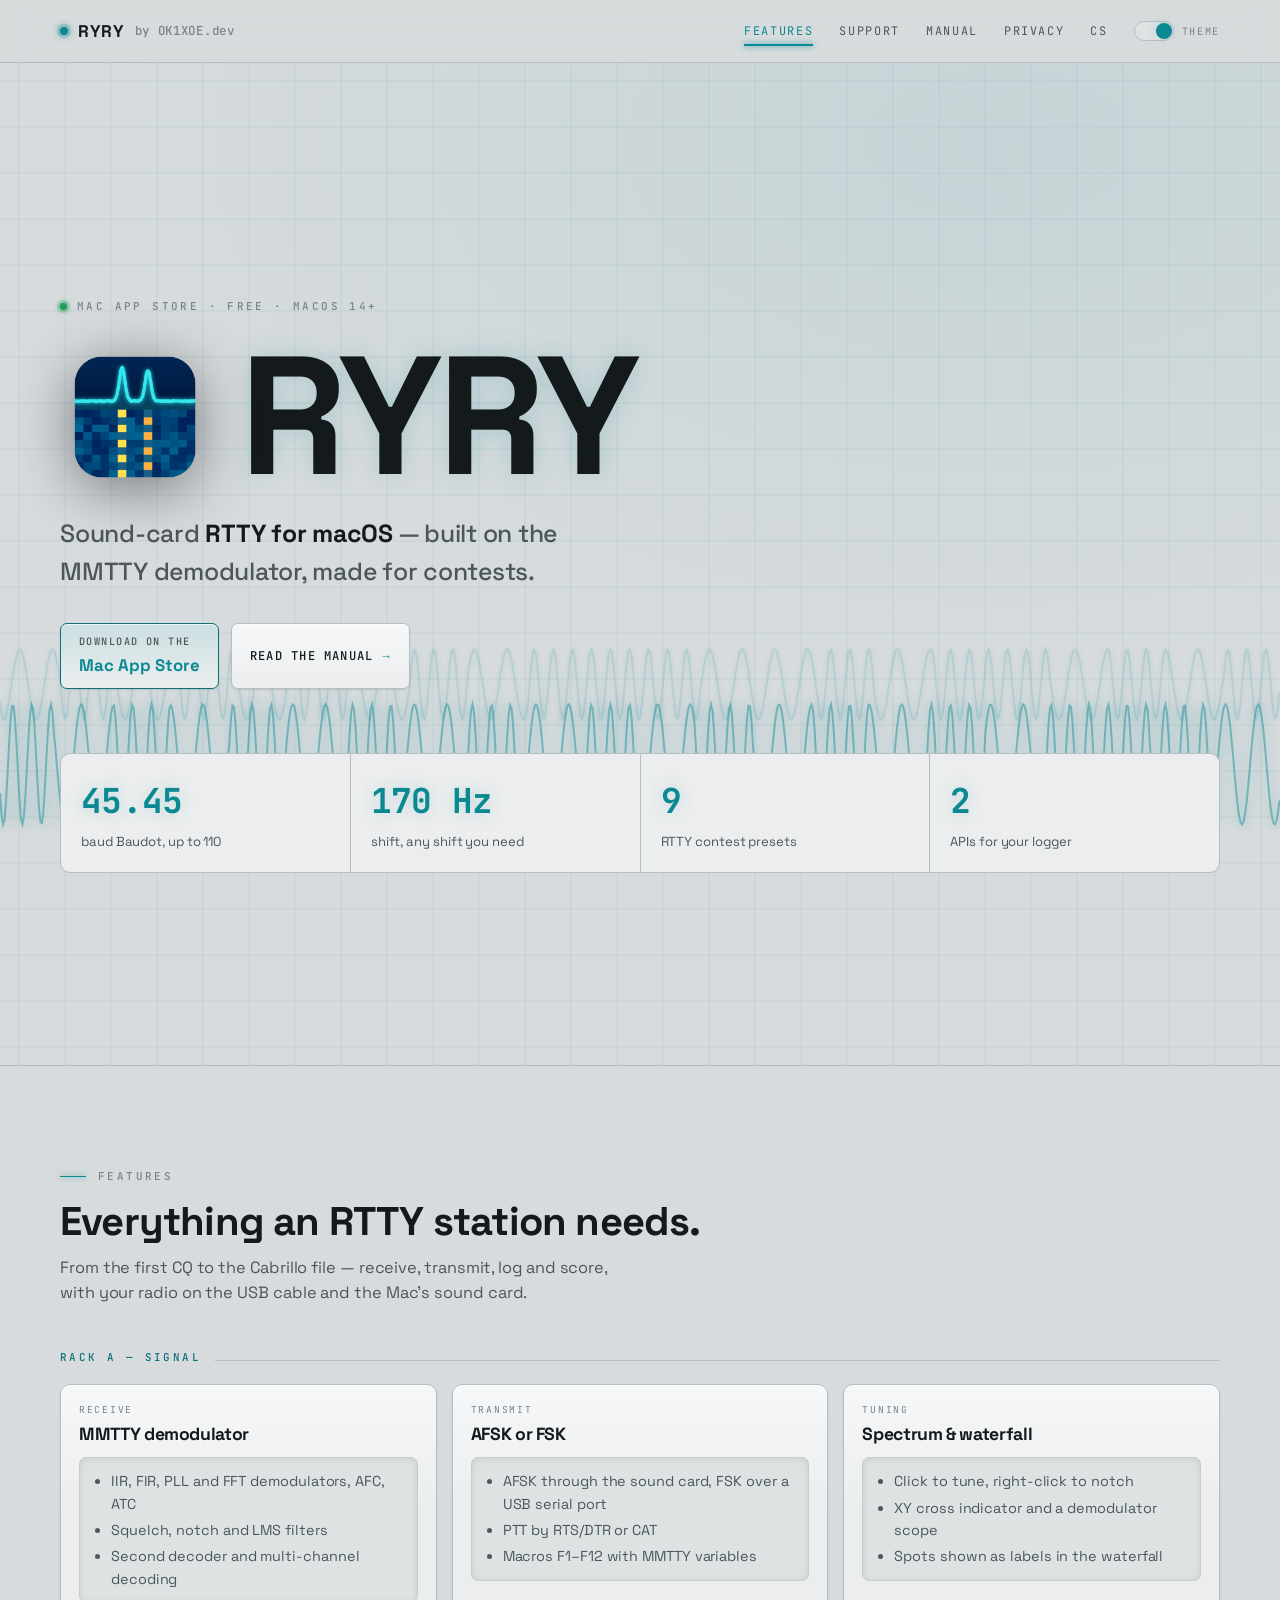
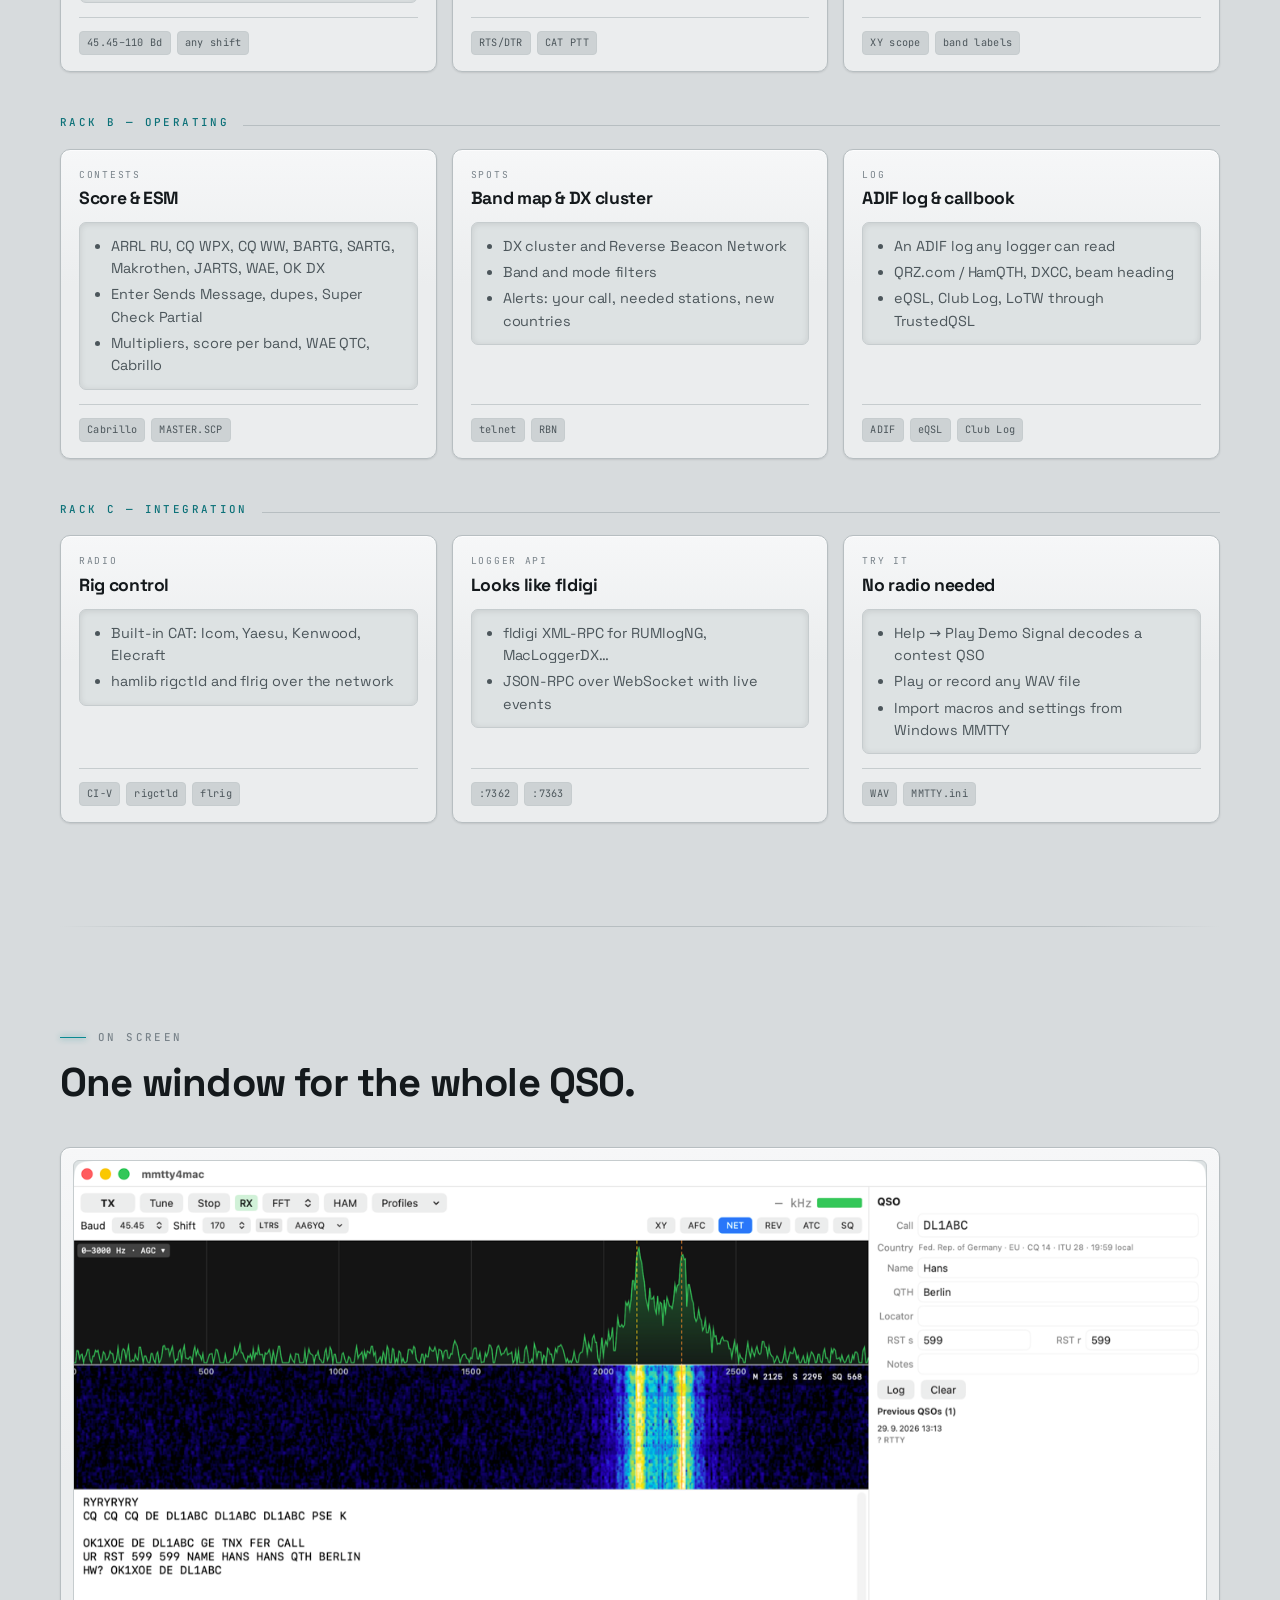
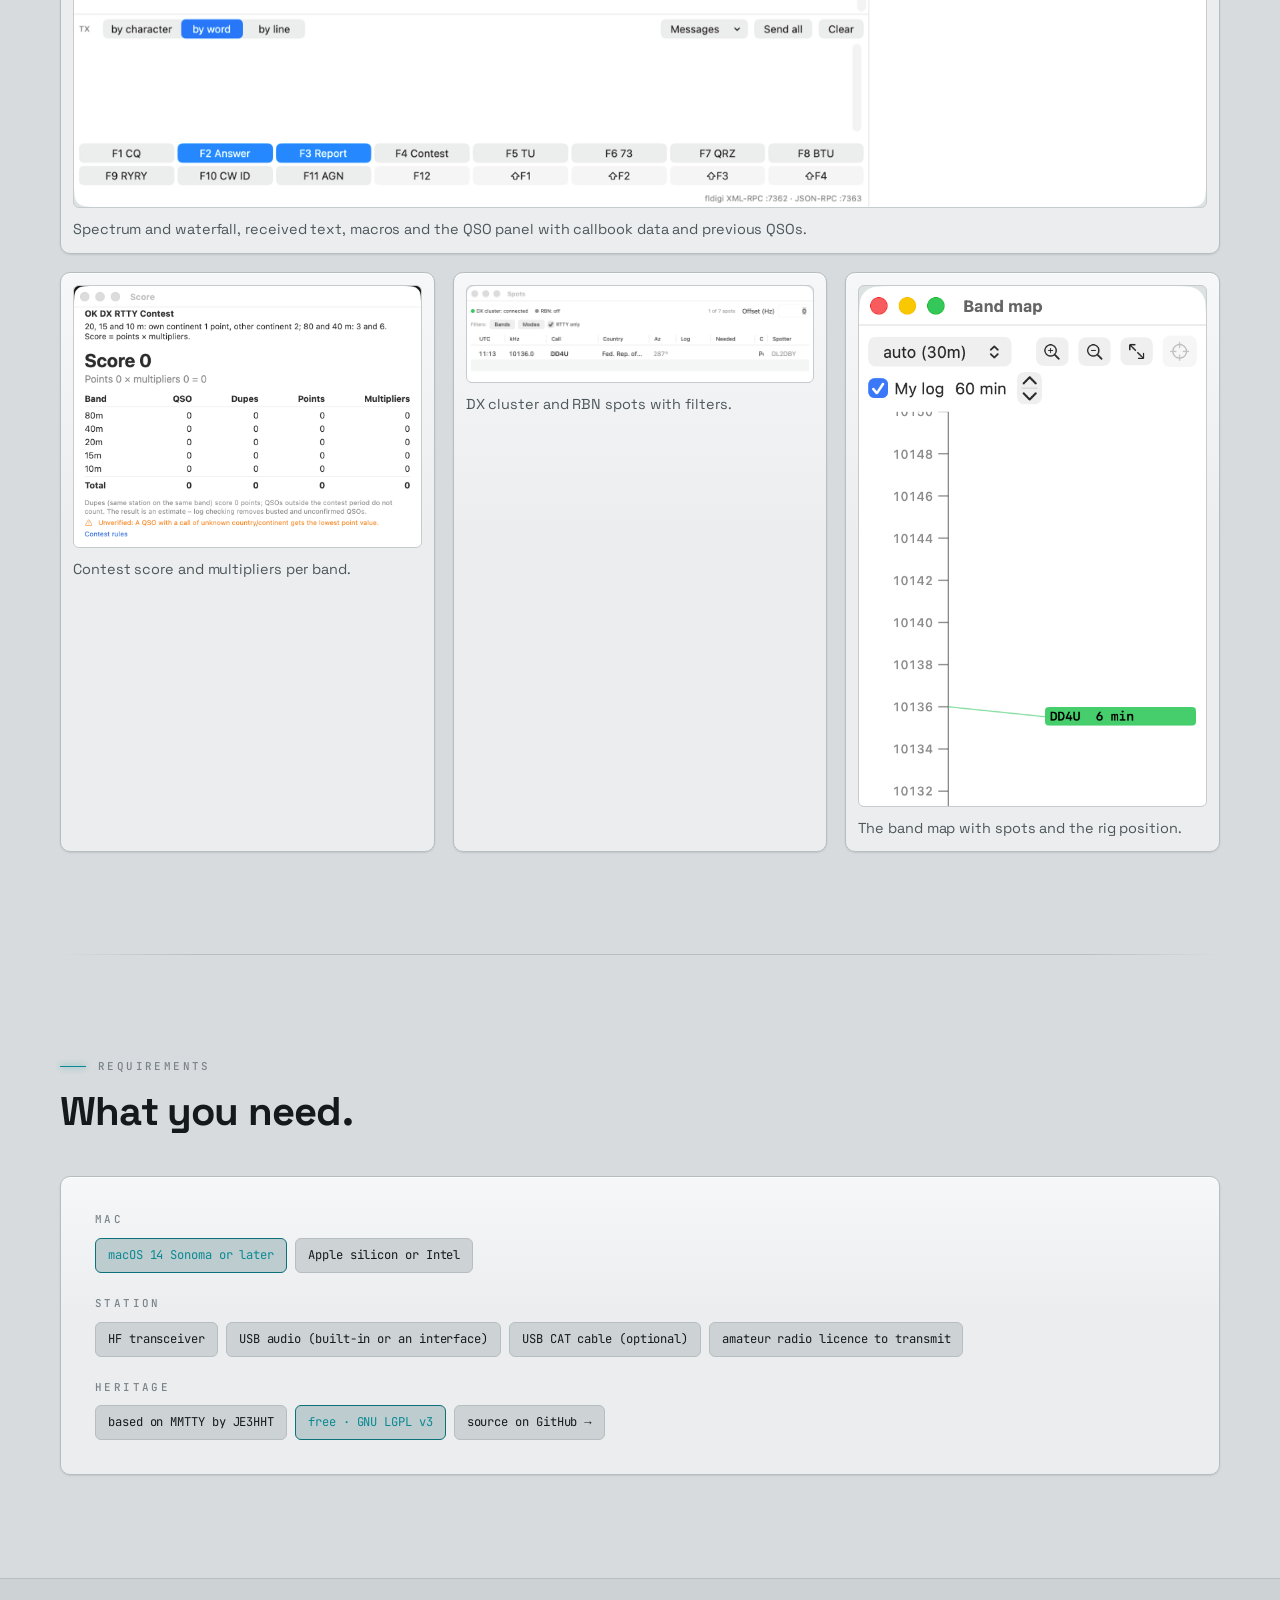
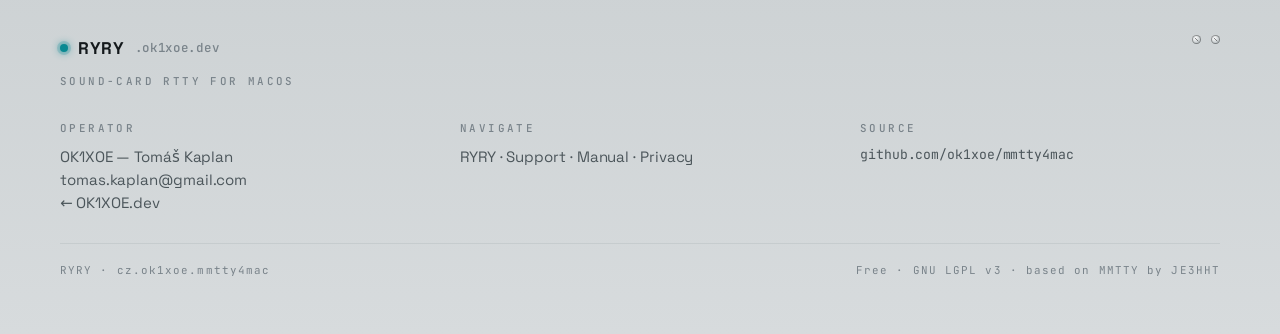
==== site/index.html @ 4e5fe65e "Product website for ryry.ok1xoe.dev in the OK1XOE.dev instrument design Landing (hero with the FSK o" ====
<!doctype html>
<html lang="en">
<head>
<meta charset="utf-8">
<meta name="viewport" content="width=device-width, initial-scale=1">
<title>RYRY — sound-card RTTY for macOS</title>
<meta name="description" content="RYRY decodes and sends RTTY with your Mac's sound card: MMTTY's demodulator, contest scoring, band map, DX cluster and an fldigi-compatible API. Free on the Mac App Store.">
<meta name="theme-color" content="#0A0C0E">
<link rel="icon" href="img/icon-64.png">
<link rel="alternate" hreflang="cs" href="https://ryry.ok1xoe.dev/cs/">
<link rel="stylesheet" href="css/site.css">
<link rel="stylesheet" href="css/ryry.css">
</head>
<body data-page="index" data-lang="en" data-root=".">
<div id="site-head"></div>

<section class="hero">
  <canvas id="scope" aria-hidden="true"></canvas>
  <div class="shell">
    <div class="kick"><span class="led" aria-hidden="true"></span><span class="silk">Mac App Store · Free · macOS 14+</span></div>
    <div class="brand">
      <img src="img/icon-512.png" alt="RYRY app icon" width="150" height="150">
      <h1 class="wordmark">RYRY</h1>
    </div>
    <p class="claim">Sound-card <b>RTTY for macOS</b> — built on the MMTTY demodulator, made for contests.</p>
    <div class="ctas">
      <!-- replace #appstore with https://apps.apple.com/app/id<number> once the app is approved (site/README.md) -->
      <a class="btn btn-accent btn-store" href="#appstore" id="appstore"><span class="small">Download on the</span><span class="big">Mac App Store</span></a>
      <a class="btn" href="manual/en/index.html">Read the manual <span class="arw" aria-hidden="true">→</span></a>
    </div>
    <div class="readout">
      <div class="cell"><div class="n">45.45</div><div class="k">baud Baudot, up to 110</div></div>
      <div class="cell"><div class="n">170 Hz</div><div class="k">shift, any shift you need</div></div>
      <div class="cell"><div class="n">9</div><div class="k">RTTY contest presets</div></div>
      <div class="cell"><div class="n">2</div><div class="k">APIs for your logger</div></div>
    </div>
  </div>
</section>

<section id="features">
  <div class="shell">
    <div class="sec-head">
      <div class="eyebrow"><span class="silk">Features</span></div>
      <h2>Everything an RTTY station needs.</h2>
      <p class="sub">From the first CQ to the Cabrillo file — receive, transmit, log and score, with your radio on the USB cable and the Mac's sound card.</p>
    </div>
    <div class="rack-label"><span class="silk silk-sig">Rack A — Signal</span><span class="ln"></span></div>
    <div class="rack">
      <div class="module static"><div><div class="cat">Receive</div><div class="head"><h3>MMTTY demodulator</h3></div></div>
        <div class="screen"><ul><li>IIR, FIR, PLL and FFT demodulators, AFC, ATC</li><li>Squelch, notch and LMS filters</li><li>Second decoder and multi-channel decoding</li></ul></div>
        <div class="foot"><span class="connectors"><span class="conn">45.45–110 Bd</span><span class="conn">any shift</span></span></div></div>
      <div class="module static"><div><div class="cat">Transmit</div><div class="head"><h3>AFSK or FSK</h3></div></div>
        <div class="screen"><ul><li>AFSK through the sound card, FSK over a USB serial port</li><li>PTT by RTS/DTR or CAT</li><li>Macros F1–F12 with MMTTY variables</li></ul></div>
        <div class="foot"><span class="connectors"><span class="conn">RTS/DTR</span><span class="conn">CAT PTT</span></span></div></div>
      <div class="module static"><div><div class="cat">Tuning</div><div class="head"><h3>Spectrum &amp; waterfall</h3></div></div>
        <div class="screen"><ul><li>Click to tune, right-click to notch</li><li>XY cross indicator and a demodulator scope</li><li>Spots shown as labels in the waterfall</li></ul></div>
        <div class="foot"><span class="connectors"><span class="conn">XY scope</span><span class="conn">band labels</span></span></div></div>
    </div>
    <div class="rack-label"><span class="silk silk-sig">Rack B — Operating</span><span class="ln"></span></div>
    <div class="rack">
      <div class="module static"><div><div class="cat">Contests</div><div class="head"><h3>Score &amp; ESM</h3></div></div>
        <div class="screen"><ul><li>ARRL RU, CQ WPX, CQ WW, BARTG, SARTG, Makrothen, JARTS, WAE, OK DX</li><li>Enter Sends Message, dupes, Super Check Partial</li><li>Multipliers, score per band, WAE QTC, Cabrillo</li></ul></div>
        <div class="foot"><span class="connectors"><span class="conn">Cabrillo</span><span class="conn">MASTER.SCP</span></span></div></div>
      <div class="module static"><div><div class="cat">Spots</div><div class="head"><h3>Band map &amp; DX cluster</h3></div></div>
        <div class="screen"><ul><li>DX cluster and Reverse Beacon Network</li><li>Band and mode filters</li><li>Alerts: your call, needed stations, new countries</li></ul></div>
        <div class="foot"><span class="connectors"><span class="conn">telnet</span><span class="conn">RBN</span></span></div></div>
      <div class="module static"><div><div class="cat">Log</div><div class="head"><h3>ADIF log &amp; callbook</h3></div></div>
        <div class="screen"><ul><li>An ADIF log any logger can read</li><li>QRZ.com / HamQTH, DXCC, beam heading</li><li>eQSL, Club Log, LoTW through TrustedQSL</li></ul></div>
        <div class="foot"><span class="connectors"><span class="conn">ADIF</span><span class="conn">eQSL</span><span class="conn">Club Log</span></span></div></div>
    </div>
    <div class="rack-label"><span class="silk silk-sig">Rack C — Integration</span><span class="ln"></span></div>
    <div class="rack">
      <div class="module static"><div><div class="cat">Radio</div><div class="head"><h3>Rig control</h3></div></div>
        <div class="screen"><ul><li>Built-in CAT: Icom, Yaesu, Kenwood, Elecraft</li><li>hamlib rigctld and flrig over the network</li></ul></div>
        <div class="foot"><span class="connectors"><span class="conn">CI-V</span><span class="conn">rigctld</span><span class="conn">flrig</span></span></div></div>
      <div class="module static"><div><div class="cat">Logger API</div><div class="head"><h3>Looks like fldigi</h3></div></div>
        <div class="screen"><ul><li>fldigi XML-RPC for RUMlogNG, MacLoggerDX…</li><li>JSON-RPC over WebSocket with live events</li></ul></div>
        <div class="foot"><span class="connectors"><span class="conn">:7362</span><span class="conn">:7363</span></span></div></div>
      <div class="module static"><div><div class="cat">Try it</div><div class="head"><h3>No radio needed</h3></div></div>
        <div class="screen"><ul><li>Help → Play Demo Signal decodes a contest QSO</li><li>Play or record any WAV file</li><li>Import macros and settings from Windows MMTTY</li></ul></div>
        <div class="foot"><span class="connectors"><span class="conn">WAV</span><span class="conn">MMTTY.ini</span></span></div></div>
    </div>
  </div>
</section>

<div class="shell"><hr class="divider"></div>

<section id="screens">
  <div class="shell">
    <div class="sec-head">
      <div class="eyebrow"><span class="silk">On screen</span></div>
      <h2>One window for the whole QSO.</h2>
    </div>
    <div class="screens">
      <figure class="faceplate shot"><img src="manual/img/en-main.png" alt="RYRY main window: spectrum, waterfall, received text, macros and the QSO panel" loading="lazy">
        <figcaption>Spectrum and waterfall, received text, macros and the QSO panel with callbook data and previous QSOs.</figcaption></figure>
      <div class="row3">
        <figure class="faceplate shot"><img src="manual/img/en-score.png" alt="Contest score window" loading="lazy"><figcaption>Contest score and multipliers per band.</figcaption></figure>
        <figure class="faceplate shot"><img src="manual/img/en-spots.png" alt="DX cluster spots window" loading="lazy"><figcaption>DX cluster and RBN spots with filters.</figcaption></figure>
        <figure class="faceplate shot"><img src="manual/img/en-bandmap.png" alt="Band map window" loading="lazy"><figcaption>The band map with spots and the rig position.</figcaption></figure>
      </div>
    </div>
  </div>
</section>

<div class="shell"><hr class="divider"></div>

<section id="requirements">
  <div class="shell">
    <div class="sec-head">
      <div class="eyebrow"><span class="silk">Requirements</span></div>
      <h2>What you need.</h2>
    </div>
    <div class="faceplate patchbay">
      <div class="grp"><div class="silk">Mac</div><div class="chips"><span class="chip key">macOS 14 Sonoma or later</span><span class="chip">Apple silicon or Intel</span></div></div>
      <div class="grp"><div class="silk">Station</div><div class="chips"><span class="chip">HF transceiver</span><span class="chip">USB audio (built-in or an interface)</span><span class="chip">USB CAT cable (optional)</span><span class="chip">amateur radio licence to transmit</span></div></div>
      <div class="grp"><div class="silk">Heritage</div><div class="chips"><span class="chip">based on MMTTY by JE3HHT</span><span class="chip key">free · GNU LGPL v3</span><a class="chip" href="https://github.com/ok1xoe/mmtty4mac">source on GitHub →</a></div></div>
    </div>
  </div>
</section>

<div id="site-foot"></div>
<script src="js/site.js"></script>
</body>
</html>
---- site/css/site.css ----
/* ============================================================
   OK1XOE.dev — "instrument" design system
   Signal / hardware faceplate aesthetic. Dark default + light.
   ============================================================ */

/* ── Fonts (self-hosted, OFL) ── */
@font-face { font-family: "Space Grotesk"; font-style: normal; font-weight: 400;
  font-display: swap; src: url("../assets/fonts/space-grotesk-400.woff2") format("woff2"); }
@font-face { font-family: "Space Grotesk"; font-style: normal; font-weight: 500;
  font-display: swap; src: url("../assets/fonts/space-grotesk-500.woff2") format("woff2"); }
@font-face { font-family: "Space Grotesk"; font-style: normal; font-weight: 700;
  font-display: swap; src: url("../assets/fonts/space-grotesk-700.woff2") format("woff2"); }
@font-face { font-family: "JetBrains Mono"; font-style: normal; font-weight: 400;
  font-display: swap; src: url("../assets/fonts/jetbrains-mono-400.woff2") format("woff2"); }
@font-face { font-family: "JetBrains Mono"; font-style: normal; font-weight: 500;
  font-display: swap; src: url("../assets/fonts/jetbrains-mono-500.woff2") format("woff2"); }
@font-face { font-family: "JetBrains Mono"; font-style: normal; font-weight: 700;
  font-display: swap; src: url("../assets/fonts/jetbrains-mono-700.woff2") format("woff2"); }

/* ── Tokens ── */
:root {
  --bg:        #0A0C0E;
  --bg-2:      #0D1013;
  --panel:     #14181C;   /* faceplate */
  --panel-hi:  #191E23;   /* faceplate top light */
  --screen:    #0B0E10;   /* inset display */
  --line:      #262D33;
  --line-soft: #1B2126;

  --text:      #E7EBED;
  --muted:     #8B959B;
  --faint:     #5B656B;

  --signal:    #34E2E8;   /* electric cyan — the brand signal */
  --signal-dim:#188A90;
  --signal-glow: rgba(52,226,232,.28);

  --led-live:  #43D67F;
  --led-mvp:   #E0A64B;
  --led-dev:   #6C767C;

  --graticule: rgba(52,226,232,.055);
  --bevel-top: rgba(255,255,255,.05);
  --bevel-in:  rgba(0,0,0,.45);
  --screw:     radial-gradient(circle at 38% 34%, #3a4249, #14181c 68%);

  --mono: "JetBrains Mono", ui-monospace, "SF Mono", Menlo, monospace;
  --sans: "Space Grotesk", system-ui, -apple-system, "Segoe UI", Roboto, sans-serif;

  --shell: min(1160px, 92vw);
  --r: 10px;
}

@media (prefers-color-scheme: light) {
  :root {
    --bg:        #D7DBDD;   /* brushed aluminium */
    --bg-2:      #CDD2D4;
    --panel:     #EBEDEE;
    --panel-hi:  #F6F7F8;
    --screen:    #DDE2E3;
    --line:      #B7BEC1;
    --line-soft: #C6CCCE;

    --text:      #14191C;
    --muted:     #4C565B;
    --faint:     #79838A;

    --signal:    #0A8992;
    --signal-dim:#0C7178;
    --signal-glow: rgba(10,137,146,.20);

    --led-live:  #1E9E5A;
    --led-mvp:   #B4791E;
    --led-dev:   #8A949A;

    --graticule: rgba(10,137,146,.08);
    --bevel-top: rgba(255,255,255,.7);
    --bevel-in:  rgba(0,0,0,.10);
    --screw:     radial-gradient(circle at 38% 34%, #ffffff, #b9c0c3 70%);
  }
}
/* explicit toggle wins over system pref */
:root[data-theme="dark"] {
  --bg:#0A0C0E; --bg-2:#0D1013; --panel:#14181C; --panel-hi:#191E23; --screen:#0B0E10;
  --line:#262D33; --line-soft:#1B2126; --text:#E7EBED; --muted:#8B959B; --faint:#5B656B;
  --signal:#34E2E8; --signal-dim:#188A90; --signal-glow:rgba(52,226,232,.28);
  --led-live:#43D67F; --led-mvp:#E0A64B; --led-dev:#6C767C;
  --graticule:rgba(52,226,232,.055); --bevel-top:rgba(255,255,255,.05); --bevel-in:rgba(0,0,0,.45);
  --screw:radial-gradient(circle at 38% 34%, #3a4249, #14181c 68%);
}
:root[data-theme="light"] {
  --bg:#D7DBDD; --bg-2:#CDD2D4; --panel:#EBEDEE; --panel-hi:#F6F7F8; --screen:#DDE2E3;
  --line:#B7BEC1; --line-soft:#C6CCCE; --text:#14191C; --muted:#4C565B; --faint:#79838A;
  --signal:#0A8992; --signal-dim:#0C7178; --signal-glow:rgba(10,137,146,.20);
  --led-live:#1E9E5A; --led-mvp:#B4791E; --led-dev:#8A949A;
  --graticule:rgba(10,137,146,.08); --bevel-top:rgba(255,255,255,.7); --bevel-in:rgba(0,0,0,.10);
  --screw:radial-gradient(circle at 38% 34%, #ffffff, #b9c0c3 70%);
}

/* ── Base ── */
* { box-sizing: border-box; }
html { -webkit-text-size-adjust: 100%; }
body {
  margin: 0; background: var(--bg); color: var(--text);
  font-family: var(--sans); line-height: 1.55; letter-spacing: -.005em;
  -webkit-font-smoothing: antialiased; text-rendering: optimizeLegibility;
  transition: background .25s ease, color .25s ease;
}
a { color: inherit; text-decoration: none; }
h1,h2,h3,h4 { margin: 0; font-weight: 700; text-wrap: balance; letter-spacing: -.02em; line-height: 1.04; }
p { margin: 0; }
img { max-width: 100%; display: block; }
:focus-visible { outline: 2px solid var(--signal); outline-offset: 3px; border-radius: 3px; }

.shell { width: var(--shell); margin-inline: auto; }

/* Silkscreen labels — the instrument's engraved captions */
.silk {
  font-family: var(--mono); font-size: .68rem; font-weight: 500;
  letter-spacing: .22em; text-transform: uppercase; color: var(--faint);
}
.silk-sig { color: var(--signal-dim); }

/* Faceplate — the recurring physical surface */
.faceplate {
  background:
    linear-gradient(180deg, var(--panel-hi), var(--panel) 46%);
  border: 1px solid var(--line);
  border-radius: var(--r);
  box-shadow: inset 0 1px 0 var(--bevel-top), 0 1px 2px var(--bevel-in);
}
.screw { width: 9px; height: 9px; border-radius: 50%; background: var(--screw);
  box-shadow: inset 0 0 0 1px rgba(0,0,0,.35); position: relative; }
.screw::after { content:""; position:absolute; inset:2px; border-radius:50%;
  background: linear-gradient(45deg, transparent 44%, rgba(0,0,0,.45) 46%, rgba(0,0,0,.45) 54%, transparent 56%); }

/* ── Header faceplate ── */
.site-head { position: sticky; top: 0; z-index: 40;
  background: color-mix(in srgb, var(--bg) 86%, transparent);
  backdrop-filter: blur(12px) saturate(1.1);
  border-bottom: 1px solid var(--line); }
.site-head .row { display: flex; align-items: center; gap: 22px; height: 62px; }
.wordmark-sm { display: flex; align-items: center; gap: 10px; font-weight: 700;
  font-size: 1.06rem; letter-spacing: .04em; }
.wordmark-sm .pwr { width: 8px; height: 8px; border-radius: 50%; background: var(--signal);
  box-shadow: 0 0 0 3px var(--signal-glow), 0 0 8px var(--signal); }
.wordmark-sm .tld { color: var(--faint); font-family: var(--mono); font-size: .78rem; font-weight: 500; }
.nav { margin-left: auto; display: flex; align-items: center; gap: 26px; }
.nav a { font-family: var(--mono); font-size: .74rem; letter-spacing: .14em; text-transform: uppercase;
  color: var(--muted); transition: color .16s; }
.nav a:hover, .nav a[aria-current="page"] { color: var(--signal); }
.nav a[aria-current="page"] { position: relative; }
.nav a[aria-current="page"]::after { content:""; position:absolute; left:0; right:0; bottom:-6px;
  height:2px; background: var(--signal); box-shadow: 0 0 6px var(--signal); }

/* Theme switch — a physical toggle */
.tsw { display: inline-flex; align-items: center; gap: 8px; cursor: pointer;
  font-family: var(--mono); font-size: .64rem; letter-spacing: .16em; text-transform: uppercase;
  color: var(--faint); background: none; border: 0; padding: 0; }
.tsw .track { width: 40px; height: 20px; border-radius: 20px; background: var(--screen);
  border: 1px solid var(--line); position: relative; transition: border-color .2s; }
.tsw .knob { position: absolute; top: 1px; left: 1px; width: 16px; height: 16px; border-radius: 50%;
  background: var(--signal); box-shadow: 0 0 8px var(--signal-glow); transition: transform .2s ease; }
:root[data-theme="light"] .tsw .knob, .tsw[data-mode="light"] .knob { transform: translateX(20px); }
.tsw:hover .track { border-color: var(--signal-dim); }

.menu-btn { display: none; }

@media (max-width: 760px) {
  .nav { position: fixed; inset: 62px 0 auto 0; flex-direction: column; align-items: flex-start;
    gap: 0; background: var(--bg); border-bottom: 1px solid var(--line); padding: 8px 4vw 16px;
    transform: translateY(-120%); transition: transform .25s ease; margin: 0; }
  .nav[data-open="true"] { transform: translateY(0); }
  .nav a { padding: 13px 0; font-size: .82rem; width: 100%; border-bottom: 1px solid var(--line-soft); }
  .nav .tsw { padding-top: 14px; }
  .menu-btn { display: inline-flex; margin-left: auto; background: none; border: 0; cursor: pointer;
    color: var(--text); font-family: var(--mono); font-size: .72rem; letter-spacing: .14em;
    text-transform: uppercase; align-items: center; gap: 8px; }
}

/* ── Buttons ── */
.btn { display: inline-flex; align-items: center; gap: 9px; font-family: var(--mono);
  font-size: .76rem; font-weight: 500; letter-spacing: .1em; text-transform: uppercase;
  padding: 12px 18px; border-radius: 7px; border: 1px solid var(--line);
  background: linear-gradient(180deg, var(--panel-hi), var(--panel));
  box-shadow: inset 0 1px 0 var(--bevel-top), 0 1px 2px var(--bevel-in);
  color: var(--text); cursor: pointer; transition: transform .12s, border-color .16s, box-shadow .12s; }
.btn:hover { border-color: var(--signal-dim); transform: translateY(-1px); }
.btn:active { transform: translateY(1px); box-shadow: inset 0 2px 4px var(--bevel-in); }
.btn .arw { color: var(--signal); }
.btn-accent { border-color: var(--signal-dim); color: var(--signal);
  background: linear-gradient(180deg, color-mix(in srgb, var(--signal) 14%, var(--panel)), var(--panel)); }
.btn-accent .arw { color: var(--signal); }

/* ── Section scaffolding ── */
section { padding: clamp(56px, 8vw, 104px) 0; }
.sec-head { margin-bottom: clamp(28px, 4vw, 44px); }
.sec-head .eyebrow { display: flex; align-items: center; gap: 12px; margin-bottom: 16px; }
.sec-head .eyebrow::before { content:""; width: 26px; height: 1px; background: var(--signal); box-shadow: 0 0 6px var(--signal); }
.sec-head h2 { font-size: clamp(1.7rem, 3.6vw, 2.5rem); }
.sec-head .sub { color: var(--muted); margin-top: 12px; max-width: 56ch; font-size: 1.02rem; }

.divider { height: 1px; border: 0; margin: 0; background:
  linear-gradient(90deg, transparent, var(--line) 12%, var(--line) 88%, transparent); }

/* ── Hero / oscilloscope ── */
.hero { position: relative; overflow: hidden; border-bottom: 1px solid var(--line);
  background:
    radial-gradient(120% 90% at 78% 8%, color-mix(in srgb, var(--signal) 8%, transparent), transparent 60%),
    var(--bg); }
#scope { position: absolute; inset: 0; width: 100%; height: 100%; z-index: 0; opacity: .9; }
.hero .shell { position: relative; z-index: 2; padding: clamp(62px, 11vw, 128px) 0 clamp(44px, 7vw, 92px); }
.hero .kick { display: inline-flex; align-items: center; gap: 10px; margin-bottom: 26px; }
.hero .kick .led { width: 7px; height: 7px; border-radius: 50%; background: var(--led-live);
  box-shadow: 0 0 0 3px color-mix(in srgb, var(--led-live) 22%, transparent), 0 0 6px var(--led-live); }
.wordmark { font-weight: 700; line-height: .9; letter-spacing: -.03em;
  font-size: clamp(3.6rem, 15vw, 10.5rem);
  color: var(--text);
  text-shadow: 0 0 26px var(--signal-glow); }
.wordmark .call { position: relative; }
.claim { max-width: 30ch; margin-top: 22px; font-size: clamp(1.12rem, 2.5vw, 1.55rem);
  color: var(--muted); font-weight: 500; letter-spacing: -.01em; }
.claim b { color: var(--text); font-weight: 700; }
.hero .ctas { display: flex; flex-wrap: wrap; gap: 12px; margin-top: 32px; }

/* Readout strip — instrument meters */
.readout { display: grid; grid-template-columns: repeat(4, 1fr); gap: 1px; margin-top: clamp(40px, 6vw, 64px);
  background: var(--line); border: 1px solid var(--line); border-radius: var(--r); overflow: hidden; }
.readout .cell { background: var(--panel); padding: 20px 20px; }
.readout .n { font-family: var(--mono); font-weight: 700; font-size: clamp(1.5rem, 4vw, 2.15rem);
  color: var(--signal); font-variant-numeric: tabular-nums; letter-spacing: -.02em;
  text-shadow: 0 0 16px var(--signal-glow); }
.readout .k { margin-top: 4px; color: var(--muted); font-size: .82rem; }
@media (max-width: 640px) { .readout { grid-template-columns: repeat(2, 1fr); } }

/* ── Module rack (projects) ── */
.rack-label { display: flex; align-items: baseline; gap: 14px; margin: clamp(30px,4vw,42px) 0 18px; }
.rack-label .silk { white-space: nowrap; }
.rack-label .ln { flex: 1; height: 1px; background: var(--line); }
.rack { display: grid; grid-template-columns: repeat(auto-fill, minmax(302px, 1fr)); gap: 15px; }

.module { position: relative; display: flex; flex-direction: column; gap: 14px;
  padding: 18px 18px 16px;
  background: linear-gradient(180deg, var(--panel-hi), var(--panel) 44%);
  border: 1px solid var(--line); border-radius: var(--r);
  box-shadow: inset 0 1px 0 var(--bevel-top), 0 1px 2px var(--bevel-in);
  transition: transform .18s, border-color .18s, box-shadow .18s; }
.module:hover { transform: translateY(-3px); border-color: var(--signal-dim);
  box-shadow: inset 0 1px 0 var(--bevel-top), 0 10px 26px rgba(0,0,0,.28); }
.module .head { display: flex; align-items: flex-start; justify-content: space-between; gap: 10px; }
.module h3 { font-size: 1.1rem; letter-spacing: -.02em; }
.module .cat { font-family: var(--mono); font-size: .6rem; letter-spacing: .18em; text-transform: uppercase;
  color: var(--faint); margin-bottom: 7px; }
/* inset screen */
.module .screen { background: var(--screen); border: 1px solid var(--line-soft); border-radius: 7px;
  padding: 12px 13px; color: var(--muted); font-size: .9rem; min-height: 66px;
  box-shadow: inset 0 1px 6px var(--bevel-in); }
.module .foot { display: flex; align-items: center; justify-content: space-between; gap: 10px;
  margin-top: auto; padding-top: 13px; border-top: 1px solid var(--line-soft); }
.connectors { display: flex; flex-wrap: wrap; gap: 6px; }
.conn { font-family: var(--mono); font-size: .64rem; letter-spacing: .03em; color: var(--muted);
  background: var(--bg-2); border: 1px solid var(--line-soft); border-radius: 4px; padding: 3px 7px; }
.open { font-family: var(--mono); font-size: .66rem; letter-spacing: .12em; text-transform: uppercase;
  color: var(--signal); display: inline-flex; align-items: center; gap: 6px; white-space: nowrap; }

/* Status LED */
.led-stat { display: inline-flex; align-items: center; gap: 7px; font-family: var(--mono);
  font-size: .62rem; letter-spacing: .14em; text-transform: uppercase; white-space: nowrap; }
.led-stat .led { width: 8px; height: 8px; border-radius: 50%; }
.led-stat.live { color: var(--led-live); } .led-stat.live .led { background: var(--led-live);
  box-shadow: 0 0 0 3px color-mix(in srgb, var(--led-live) 20%, transparent), 0 0 6px var(--led-live); }
.led-stat.mvp { color: var(--led-mvp); } .led-stat.mvp .led { background: var(--led-mvp);
  box-shadow: 0 0 0 3px color-mix(in srgb, var(--led-mvp) 20%, transparent), 0 0 6px var(--led-mvp); }
.led-stat.dev { color: var(--led-dev); } .led-stat.dev .led { background: var(--led-dev); }

/* ── Patch bay (stack) ── */
.patchbay { padding: clamp(24px,4vw,34px); }
.patchbay .grp + .grp { margin-top: 22px; }
.patchbay .chips { display: flex; flex-wrap: wrap; gap: 8px; margin-top: 10px; }
.chip { font-family: var(--mono); font-size: .76rem; padding: 7px 12px; border-radius: 6px;
  border: 1px solid var(--line); background: var(--bg-2); color: var(--text); }
.chip.key { border-color: var(--signal-dim); color: var(--signal);
  background: color-mix(in srgb, var(--signal) 8%, var(--bg-2)); }

/* ── Endpoints ── */
.endpoints { display: grid; gap: 0; }
.endpoints .row { display: flex; justify-content: space-between; align-items: baseline; gap: 16px;
  padding: 13px 0; border-top: 1px solid var(--line-soft); font-family: var(--mono); font-size: .86rem; }
.endpoints .row:first-child { border-top: 0; }
.endpoints .svc { color: var(--muted); }
.endpoints .host { color: var(--signal); }

/* ── Work: filter (segmented) ── */
.filter { display: inline-flex; padding: 4px; gap: 4px; border-radius: 9px;
  background: var(--bg-2); border: 1px solid var(--line); box-shadow: inset 0 1px 4px var(--bevel-in); }
.filter button { font-family: var(--mono); font-size: .7rem; letter-spacing: .1em; text-transform: uppercase;
  padding: 8px 15px; border-radius: 6px; border: 1px solid transparent; background: none; color: var(--muted);
  cursor: pointer; transition: color .15s, background .15s, border-color .15s; }
.filter button[aria-pressed="true"] { color: var(--signal); border-color: var(--line);
  background: linear-gradient(180deg, var(--panel-hi), var(--panel)); box-shadow: inset 0 1px 0 var(--bevel-top); }
.count { font-family: var(--mono); font-size: .72rem; color: var(--faint); margin-left: 14px; }

/* ── Project detail ── */
.pj-hero { padding: clamp(48px,7vw,84px) 0 0; }
.pj-back { font-family: var(--mono); font-size: .7rem; letter-spacing: .12em; text-transform: uppercase;
  color: var(--muted); display: inline-flex; gap: 7px; align-items: center; margin-bottom: 26px; }
.pj-back:hover { color: var(--signal); }
.pj-hero h1 { font-size: clamp(2.4rem, 6vw, 4.2rem); margin: 12px 0 0; }
.pj-tagline { color: var(--muted); font-size: clamp(1.1rem,2.4vw,1.4rem); margin-top: 16px; max-width: 46ch;
  font-weight: 500; }
.pj-meta { display: flex; flex-wrap: wrap; gap: 12px 22px; align-items: center; margin-top: 26px; }
.pj-body { display: grid; grid-template-columns: 1.35fr .65fr; gap: clamp(28px,5vw,56px);
  align-items: start; padding: clamp(40px,6vw,72px) 0; }
@media (max-width: 820px) { .pj-body { grid-template-columns: 1fr; } }
.pj-body .prose p { color: var(--text); font-size: 1.06rem; margin-bottom: 16px; }
.pj-body .prose p.lead { font-size: 1.18rem; color: var(--text); }
.features { list-style: none; padding: 0; margin: 22px 0 0; display: grid; gap: 12px; }
.features li { position: relative; padding-left: 24px; color: var(--muted); }
.features li::before { content:"▚"; position: absolute; left: 0; top: 0; color: var(--signal);
  font-family: var(--mono); font-size: .8rem; }
.pj-aside { position: sticky; top: 84px; display: grid; gap: 16px; }
.spec { padding: 18px; }
.spec .k { font-family: var(--mono); font-size: .62rem; letter-spacing: .16em; text-transform: uppercase;
  color: var(--faint); }
.spec .v { margin-top: 5px; margin-bottom: 16px; }
.spec .v:last-child { margin-bottom: 0; }

/* ── Footer back-panel ── */
.backpanel { border-top: 1px solid var(--line); background: linear-gradient(180deg, var(--bg-2), var(--bg)); }
.backpanel .shell { padding: clamp(38px,5vw,56px) 0; }
.bp-top { display: flex; justify-content: space-between; align-items: flex-start; gap: 24px; flex-wrap: wrap; }
.bp-grid { display: grid; grid-template-columns: repeat(3, minmax(0,1fr)); gap: 26px 40px; margin-top: 30px; }
@media (max-width: 640px) { .bp-grid { grid-template-columns: 1fr; gap: 20px; } }
.bp-grid .k { margin-bottom: 8px; }
.bp-grid .v { color: var(--muted); font-size: .94rem; }
.bp-grid a:hover { color: var(--signal); }
.bp-screws { display: flex; gap: 10px; }
.serial { font-family: var(--mono); font-size: .68rem; color: var(--faint); letter-spacing: .1em;
  margin-top: 28px; padding-top: 18px; border-top: 1px solid var(--line-soft);
  display: flex; justify-content: space-between; gap: 16px; flex-wrap: wrap; }
.serial a { color: var(--signal-dim); } .serial a:hover { color: var(--signal); }

/* ── Motion ── */
@media (prefers-reduced-motion: reduce) {
  *, *::before, *::after { animation: none !important; transition: none !important; }
}
---- site/css/ryry.css ----
/* RYRY — product additions on top of the OK1XOE.dev "instrument" design system (css/site.css). */

/* hero: the app icon next to the wordmark */
.hero .brand { display: flex; align-items: center; gap: clamp(16px, 3vw, 30px); flex-wrap: wrap; }
.hero .brand img { width: clamp(84px, 13vw, 150px); height: auto; filter: drop-shadow(0 10px 30px rgba(0,0,0,.45)); }
.hero .claim { max-width: 34ch; }

/* App Store button: the accent button with an Apple-style two-line label */
.btn-store { flex-direction: column; align-items: flex-start; gap: 2px; padding: 10px 18px; text-transform: none; letter-spacing: 0; }
.btn-store .small { font-size: .64rem; letter-spacing: .14em; text-transform: uppercase; color: var(--muted); }
.btn-store .big { font-family: var(--sans); font-size: 1.05rem; font-weight: 700; color: var(--signal); }

/* screenshots in inset "screen" frames */
.screens { display: grid; gap: 18px; grid-template-columns: 1fr; }
.screens .shot { margin: 0; padding: 12px; }
.screens .shot img { border-radius: 6px; border: 1px solid var(--line-soft); background: var(--screen); width: 100%; height: auto; }
.screens .shot figcaption { margin-top: 10px; color: var(--muted); font-size: .9rem; }
.screens .row3 { display: grid; gap: 18px; grid-template-columns: repeat(3, minmax(0, 1fr)); }
@media (max-width: 820px) { .screens .row3 { grid-template-columns: 1fr; } }

/* module rack without links (feature list) */
.module.static { cursor: default; }
.module.static:hover { transform: none; border-color: var(--line); box-shadow: inset 0 1px 0 var(--bevel-top), 0 1px 2px var(--bevel-in); }
.module .screen ul { margin: 0; padding-left: 18px; }
.module .screen li + li { margin-top: 4px; }

/* long-form pages (support, privacy) */
.doc { padding: clamp(40px, 6vw, 72px) 0; }
.doc h1 { font-size: clamp(2.2rem, 5vw, 3.4rem); margin: 12px 0 18px; }
.doc h2 { font-size: clamp(1.25rem, 2.4vw, 1.6rem); margin: 38px 0 12px; }
.doc p, .doc li { color: var(--text); font-size: 1.04rem; max-width: 72ch; }
.doc p + p { margin-top: 12px; }
.doc ul { padding-left: 20px; }
.doc li + li { margin-top: 6px; }
.doc a { color: var(--signal); }
.doc a:hover { text-decoration: underline; }
.doc code, .doc kbd { font-family: var(--mono); font-size: .9em; background: var(--bg-2); border: 1px solid var(--line-soft);
  border-radius: 4px; padding: 1px 6px; }
.faq { display: grid; gap: 12px; margin-top: 18px; }
.faq details { padding: 16px 18px; }
.faq summary { cursor: pointer; font-weight: 700; list-style: none; display: flex; gap: 10px; align-items: baseline; }
.faq summary::before { content: "▸"; color: var(--signal); font-family: var(--mono); transition: transform .15s; }
.faq details[open] summary::before { transform: rotate(90deg); }
.faq details p { margin-top: 10px; color: var(--muted); }
.meta-date { font-family: var(--mono); font-size: .72rem; letter-spacing: .12em; text-transform: uppercase; color: var(--faint); }
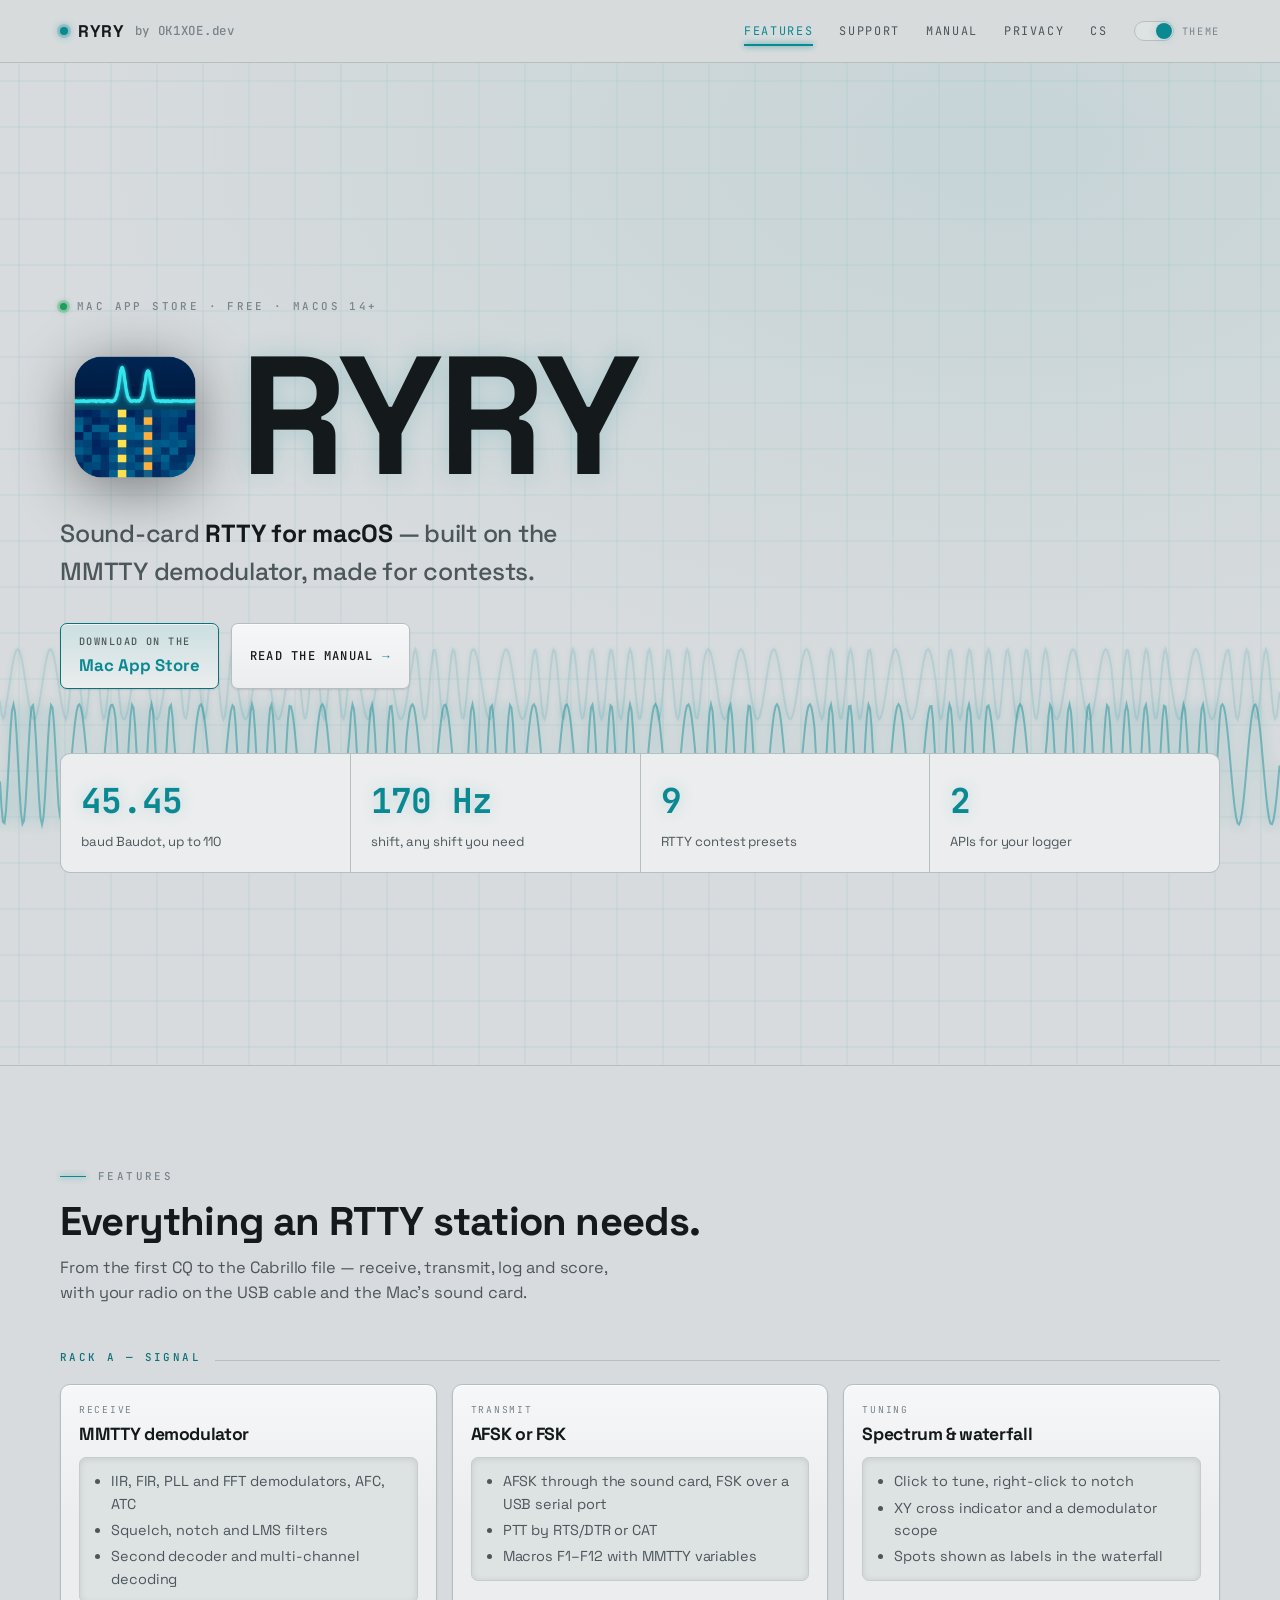
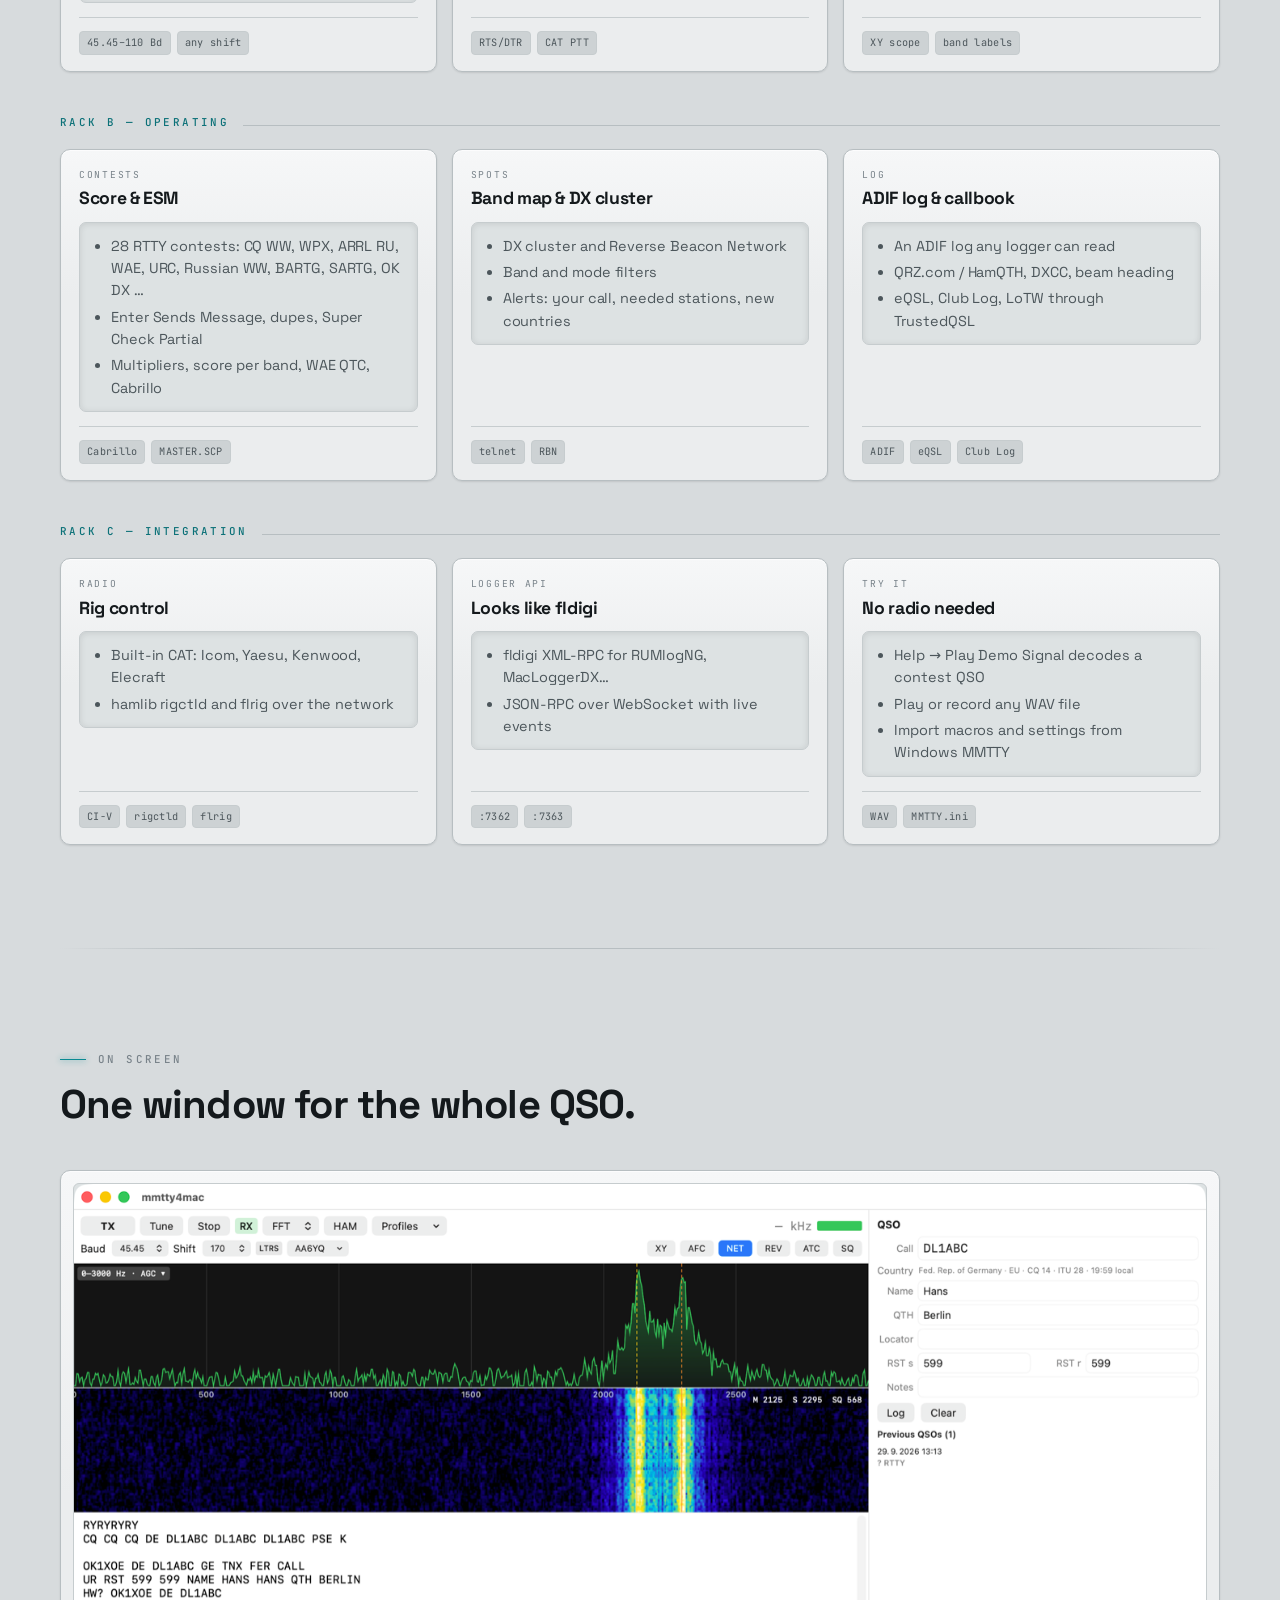
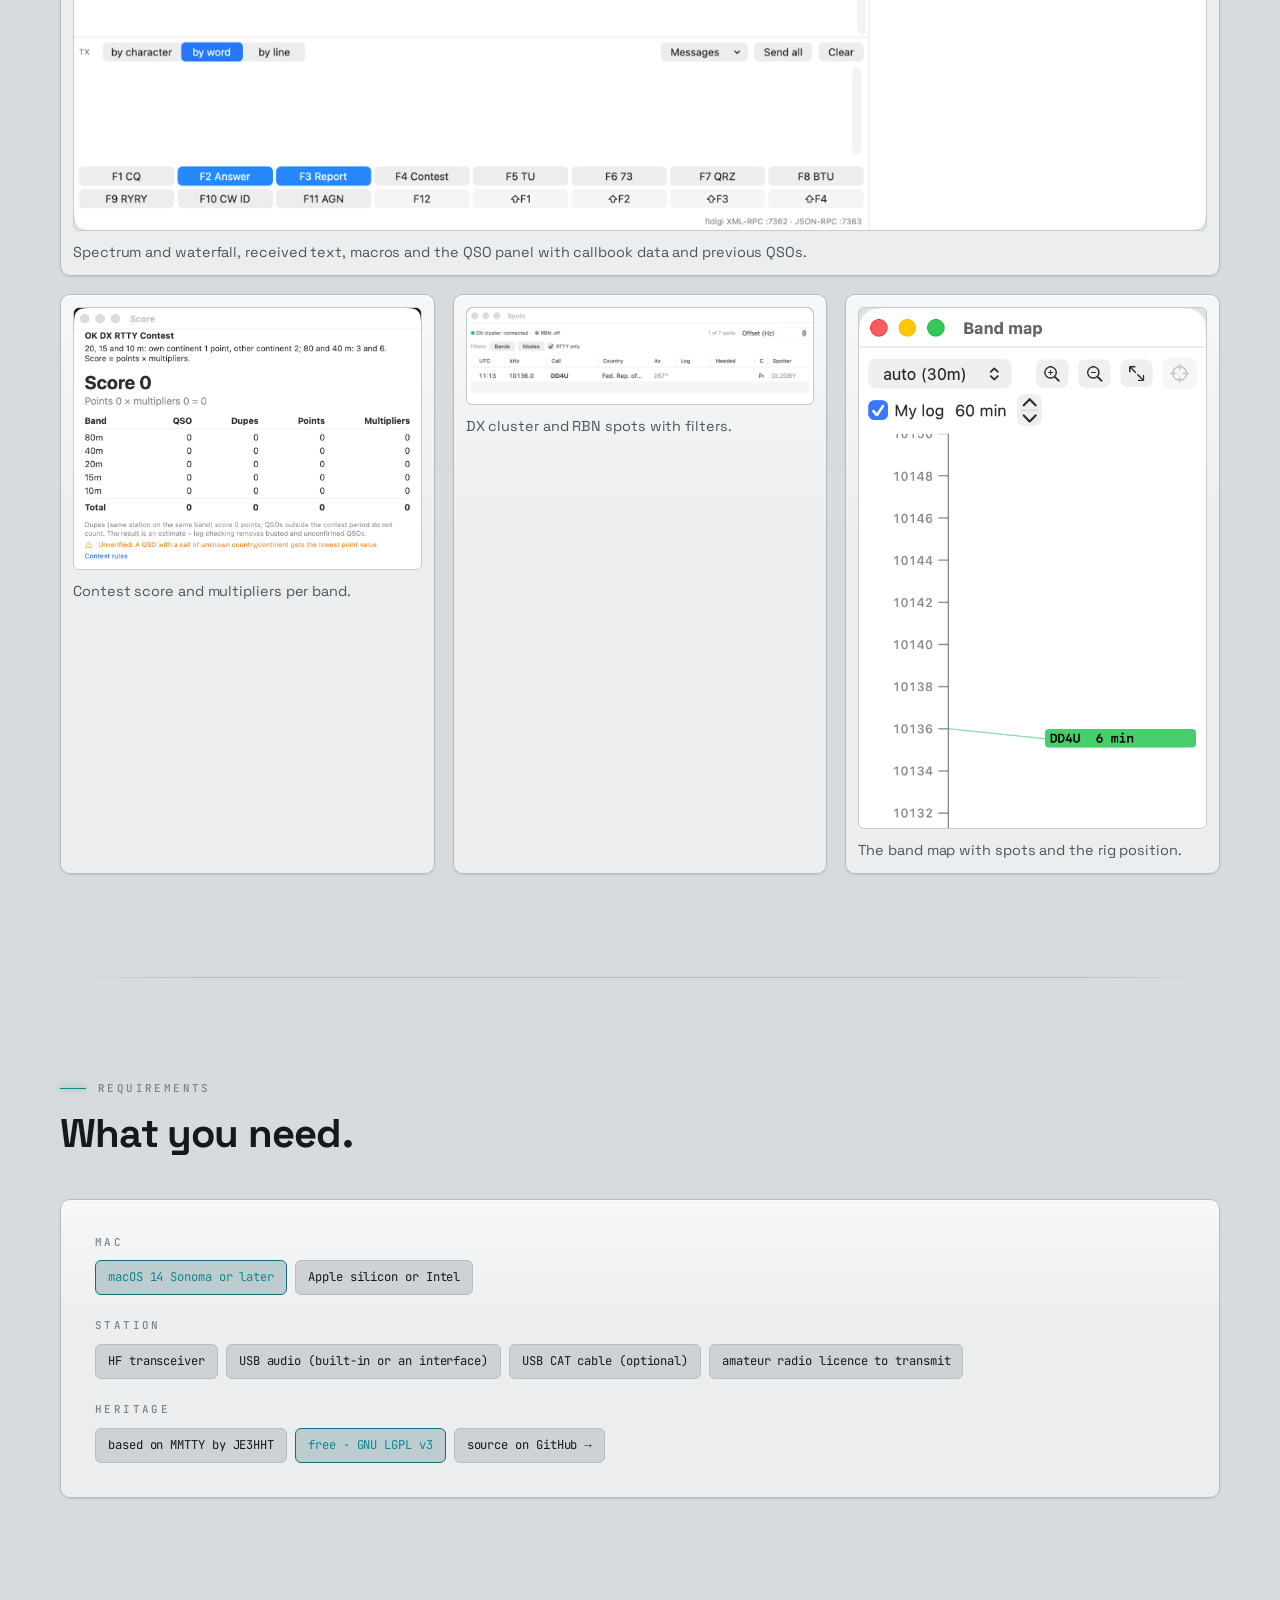
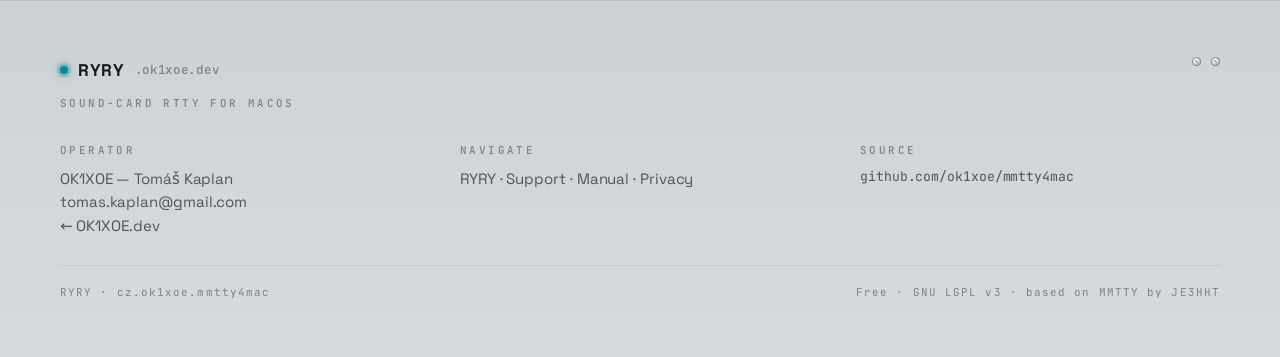
==== commit 3a3d4cb6: "Docs 1.1: 28 contest presets, rules section, new exchange formats, dupes per band Co-Authored-By: Cl" ====
--- a/site/index.html
+++ b/site/index.html
@@ -59,7 +59,7 @@
     <div class="rack-label"><span class="silk silk-sig">Rack B — Operating</span><span class="ln"></span></div>
     <div class="rack">
       <div class="module static"><div><div class="cat">Contests</div><div class="head"><h3>Score &amp; ESM</h3></div></div>
-        <div class="screen"><ul><li>ARRL RU, CQ WPX, CQ WW, BARTG, SARTG, Makrothen, JARTS, WAE, OK DX</li><li>Enter Sends Message, dupes, Super Check Partial</li><li>Multipliers, score per band, WAE QTC, Cabrillo</li></ul></div>
+        <div class="screen"><ul><li>28 RTTY contests: CQ WW, WPX, ARRL RU, WAE, URC, Russian WW, BARTG, SARTG, OK DX …</li><li>Enter Sends Message, dupes, Super Check Partial</li><li>Multipliers, score per band, WAE QTC, Cabrillo</li></ul></div>
         <div class="foot"><span class="connectors"><span class="conn">Cabrillo</span><span class="conn">MASTER.SCP</span></span></div></div>
       <div class="module static"><div><div class="cat">Spots</div><div class="head"><h3>Band map &amp; DX cluster</h3></div></div>
         <div class="screen"><ul><li>DX cluster and Reverse Beacon Network</li><li>Band and mode filters</li><li>Alerts: your call, needed stations, new countries</li></ul></div>
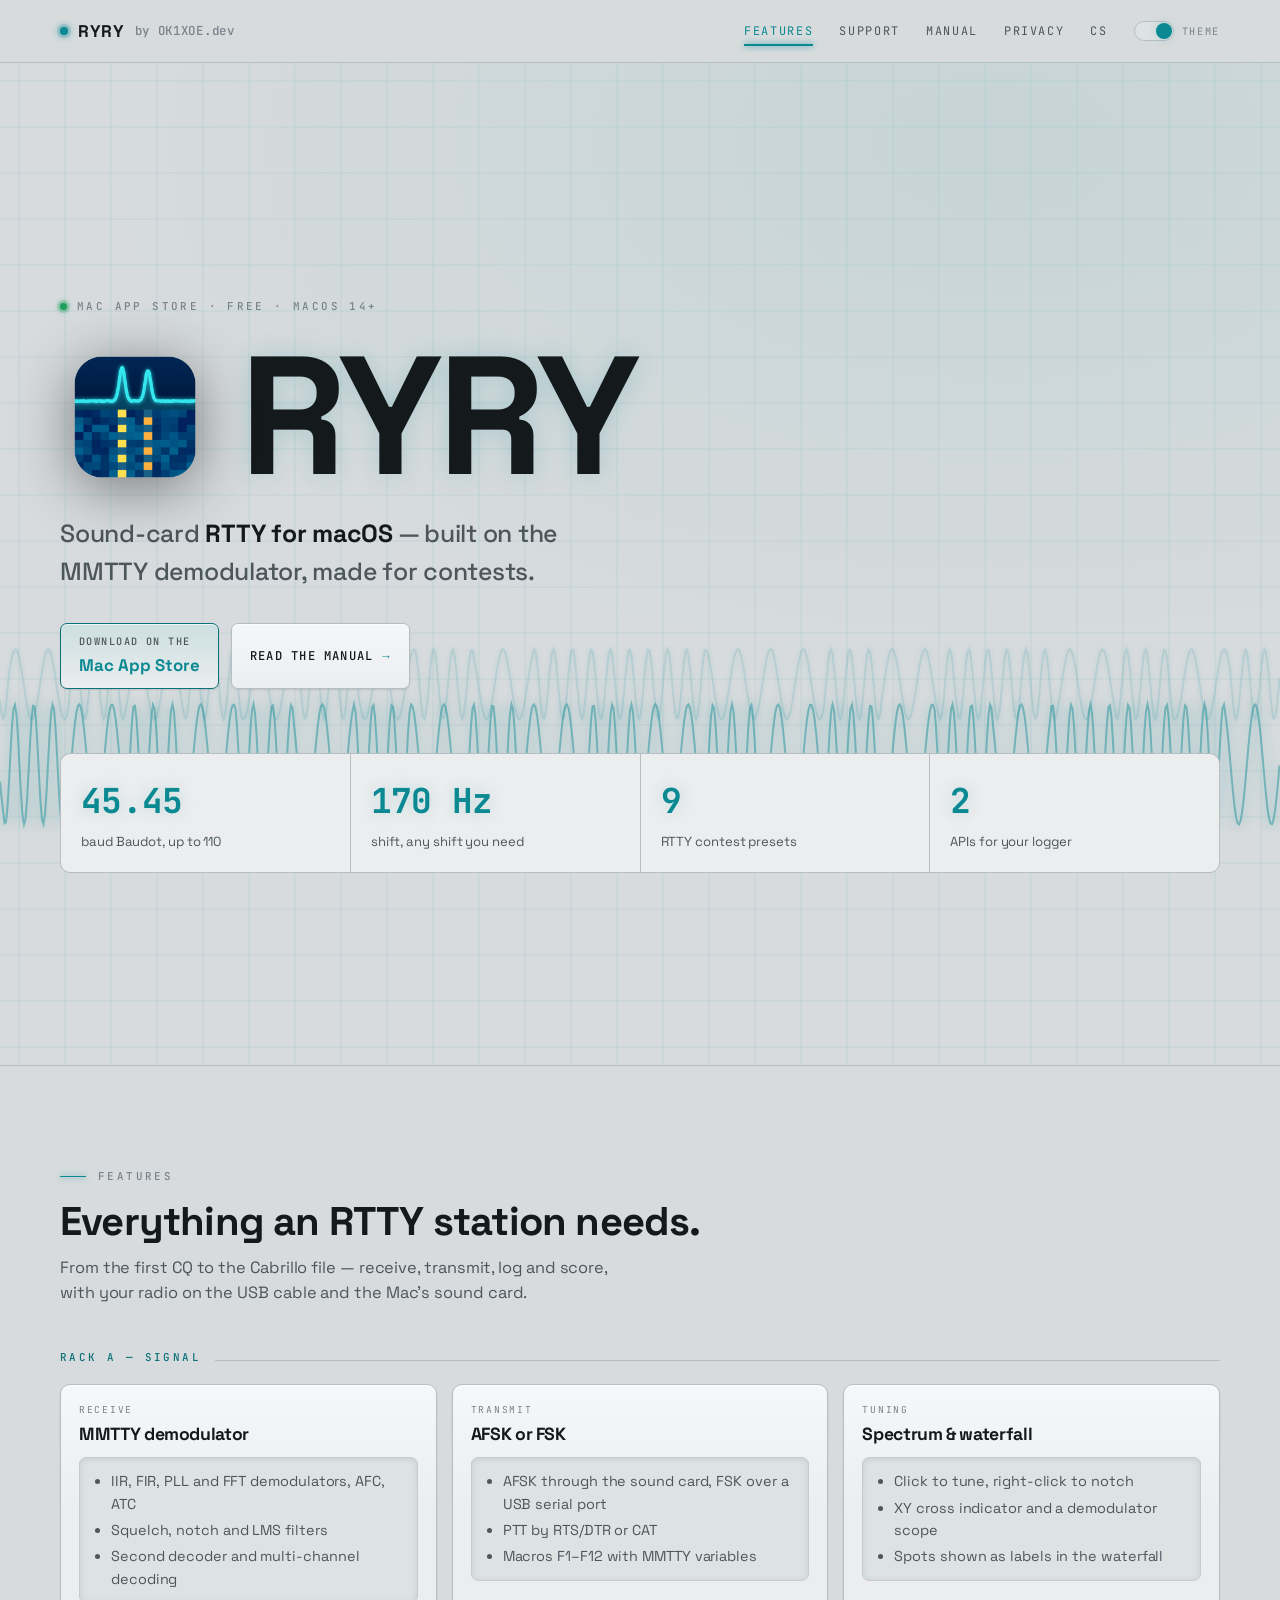
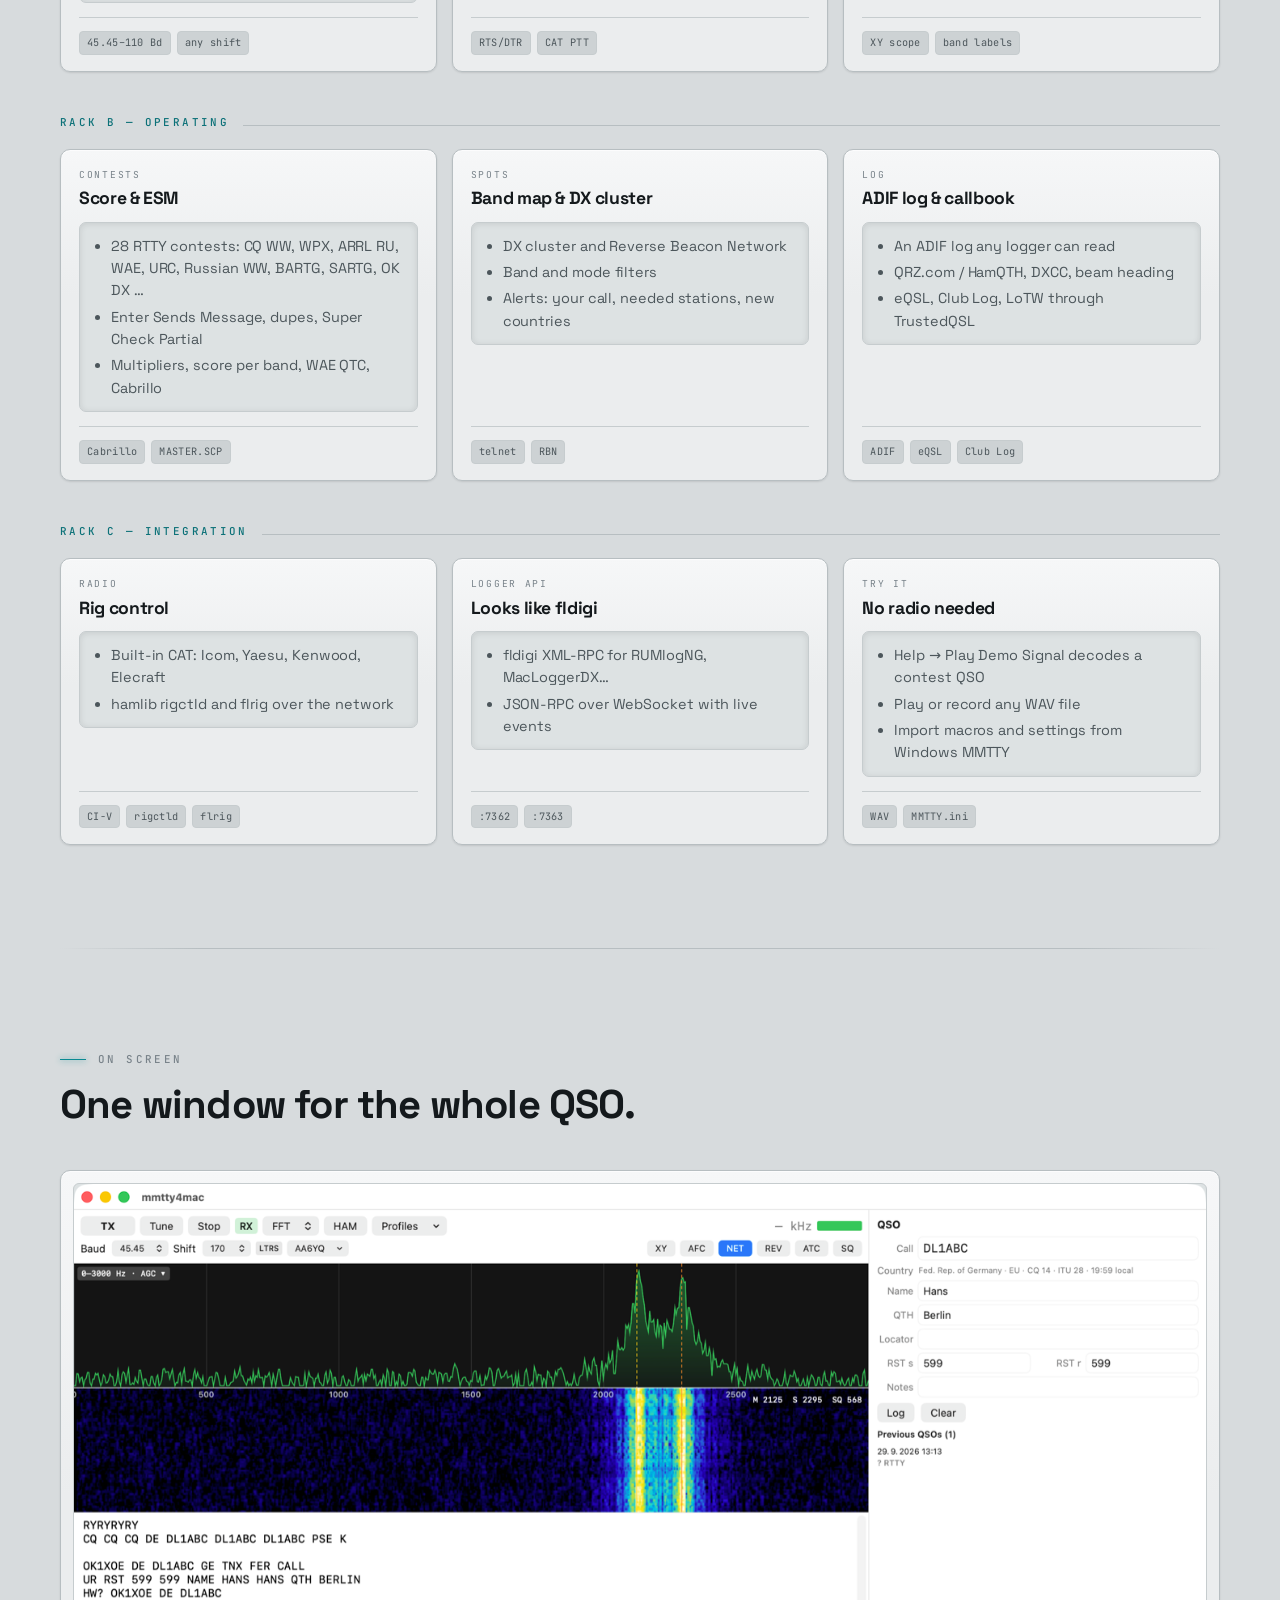
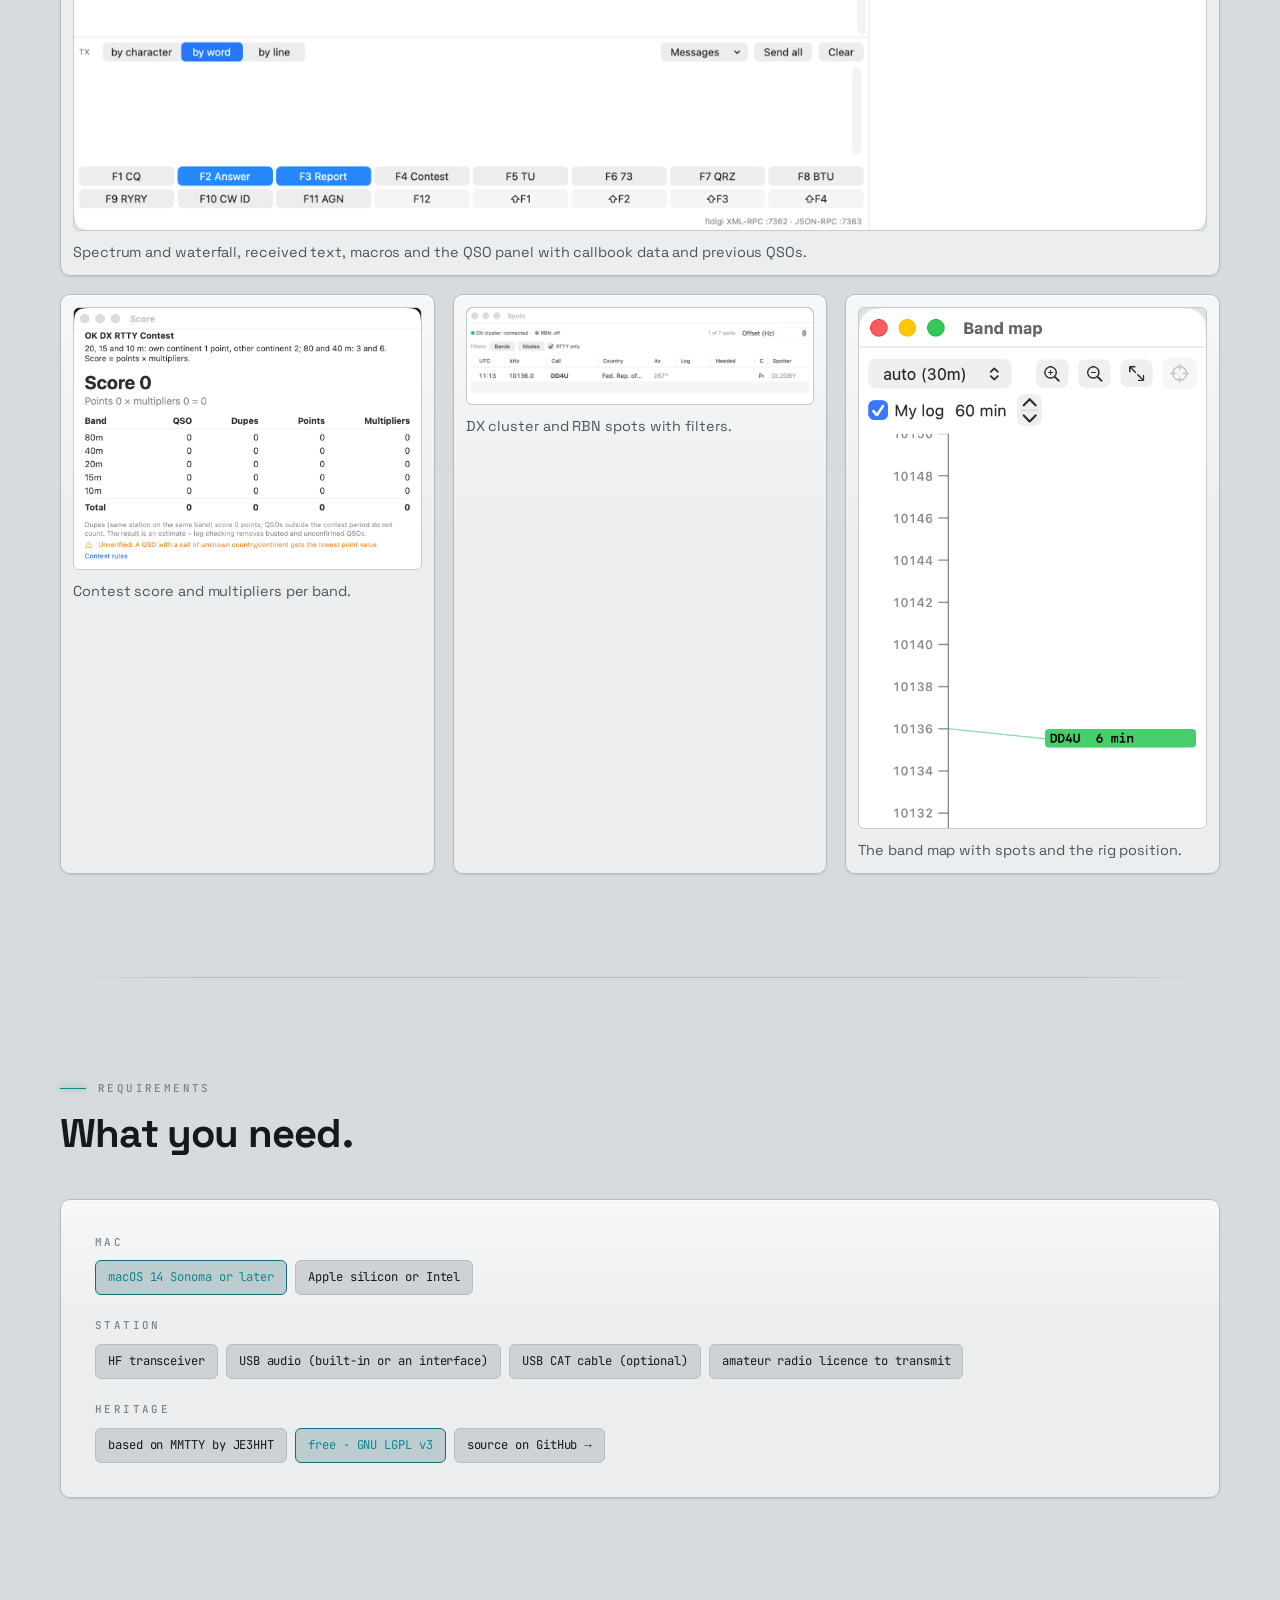
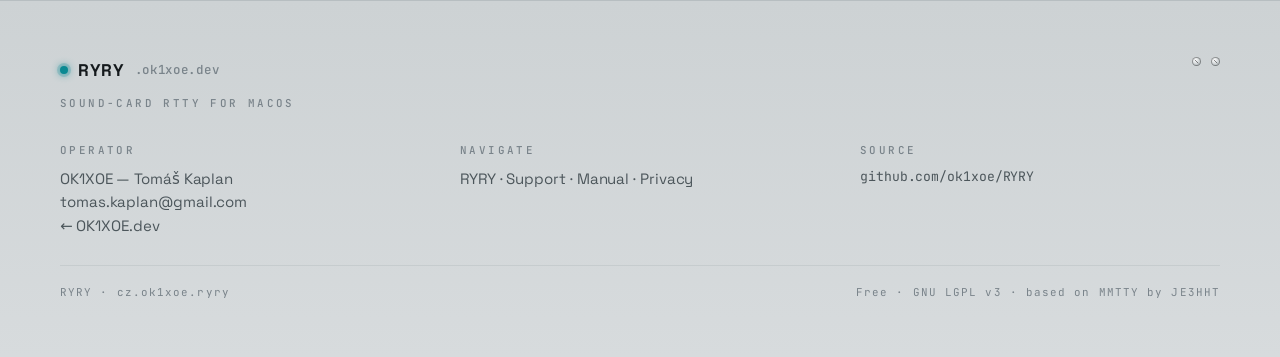
==== commit b8d9fb46: "Rename mmtty4mac to RYRY: package, app target, bundle ID cz.ok1xoe.ryry, data folder, Java client, d" ====
--- a/site/index.html
+++ b/site/index.html
@@ -114,7 +114,7 @@
     <div class="faceplate patchbay">
       <div class="grp"><div class="silk">Mac</div><div class="chips"><span class="chip key">macOS 14 Sonoma or later</span><span class="chip">Apple silicon or Intel</span></div></div>
       <div class="grp"><div class="silk">Station</div><div class="chips"><span class="chip">HF transceiver</span><span class="chip">USB audio (built-in or an interface)</span><span class="chip">USB CAT cable (optional)</span><span class="chip">amateur radio licence to transmit</span></div></div>
-      <div class="grp"><div class="silk">Heritage</div><div class="chips"><span class="chip">based on MMTTY by JE3HHT</span><span class="chip key">free · GNU LGPL v3</span><a class="chip" href="https://github.com/ok1xoe/mmtty4mac">source on GitHub →</a></div></div>
+      <div class="grp"><div class="silk">Heritage</div><div class="chips"><span class="chip">based on MMTTY by JE3HHT</span><span class="chip key">free · GNU LGPL v3</span><a class="chip" href="https://github.com/ok1xoe/RYRY">source on GitHub →</a></div></div>
     </div>
   </div>
 </section>
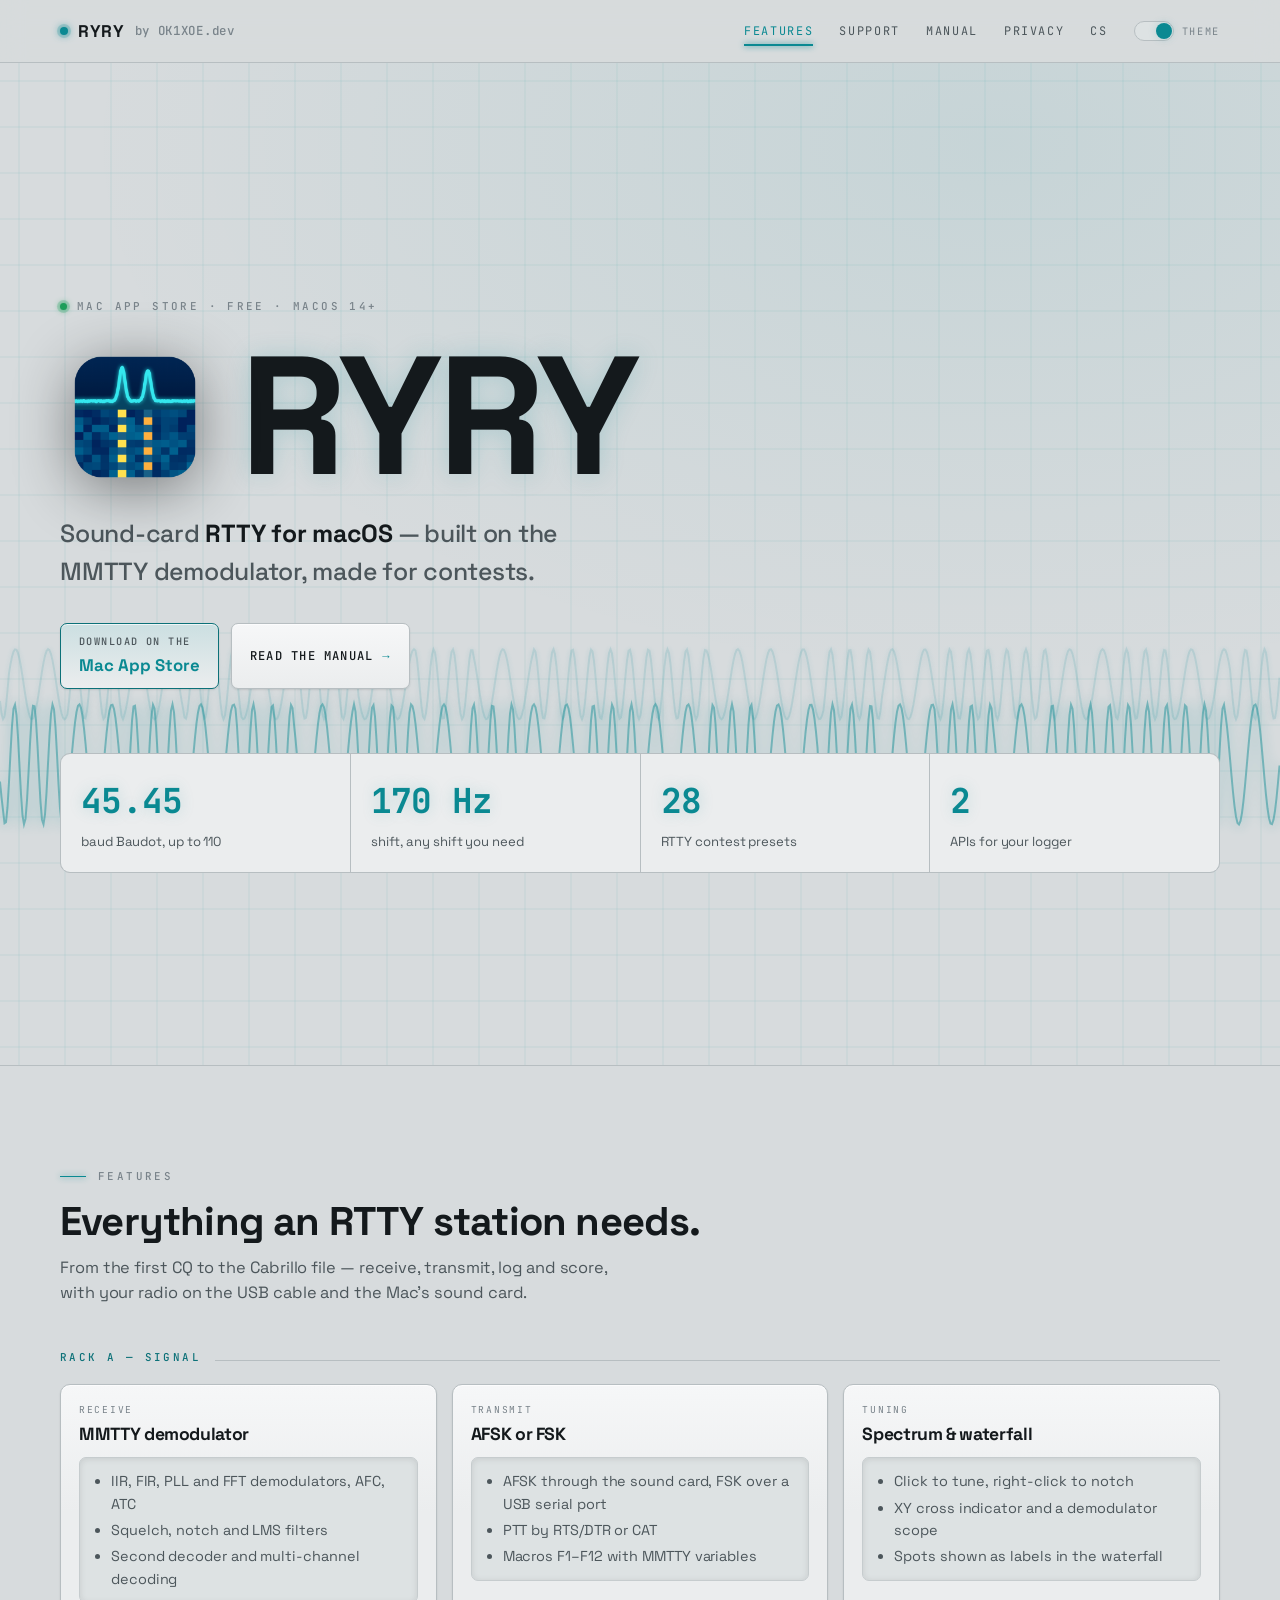
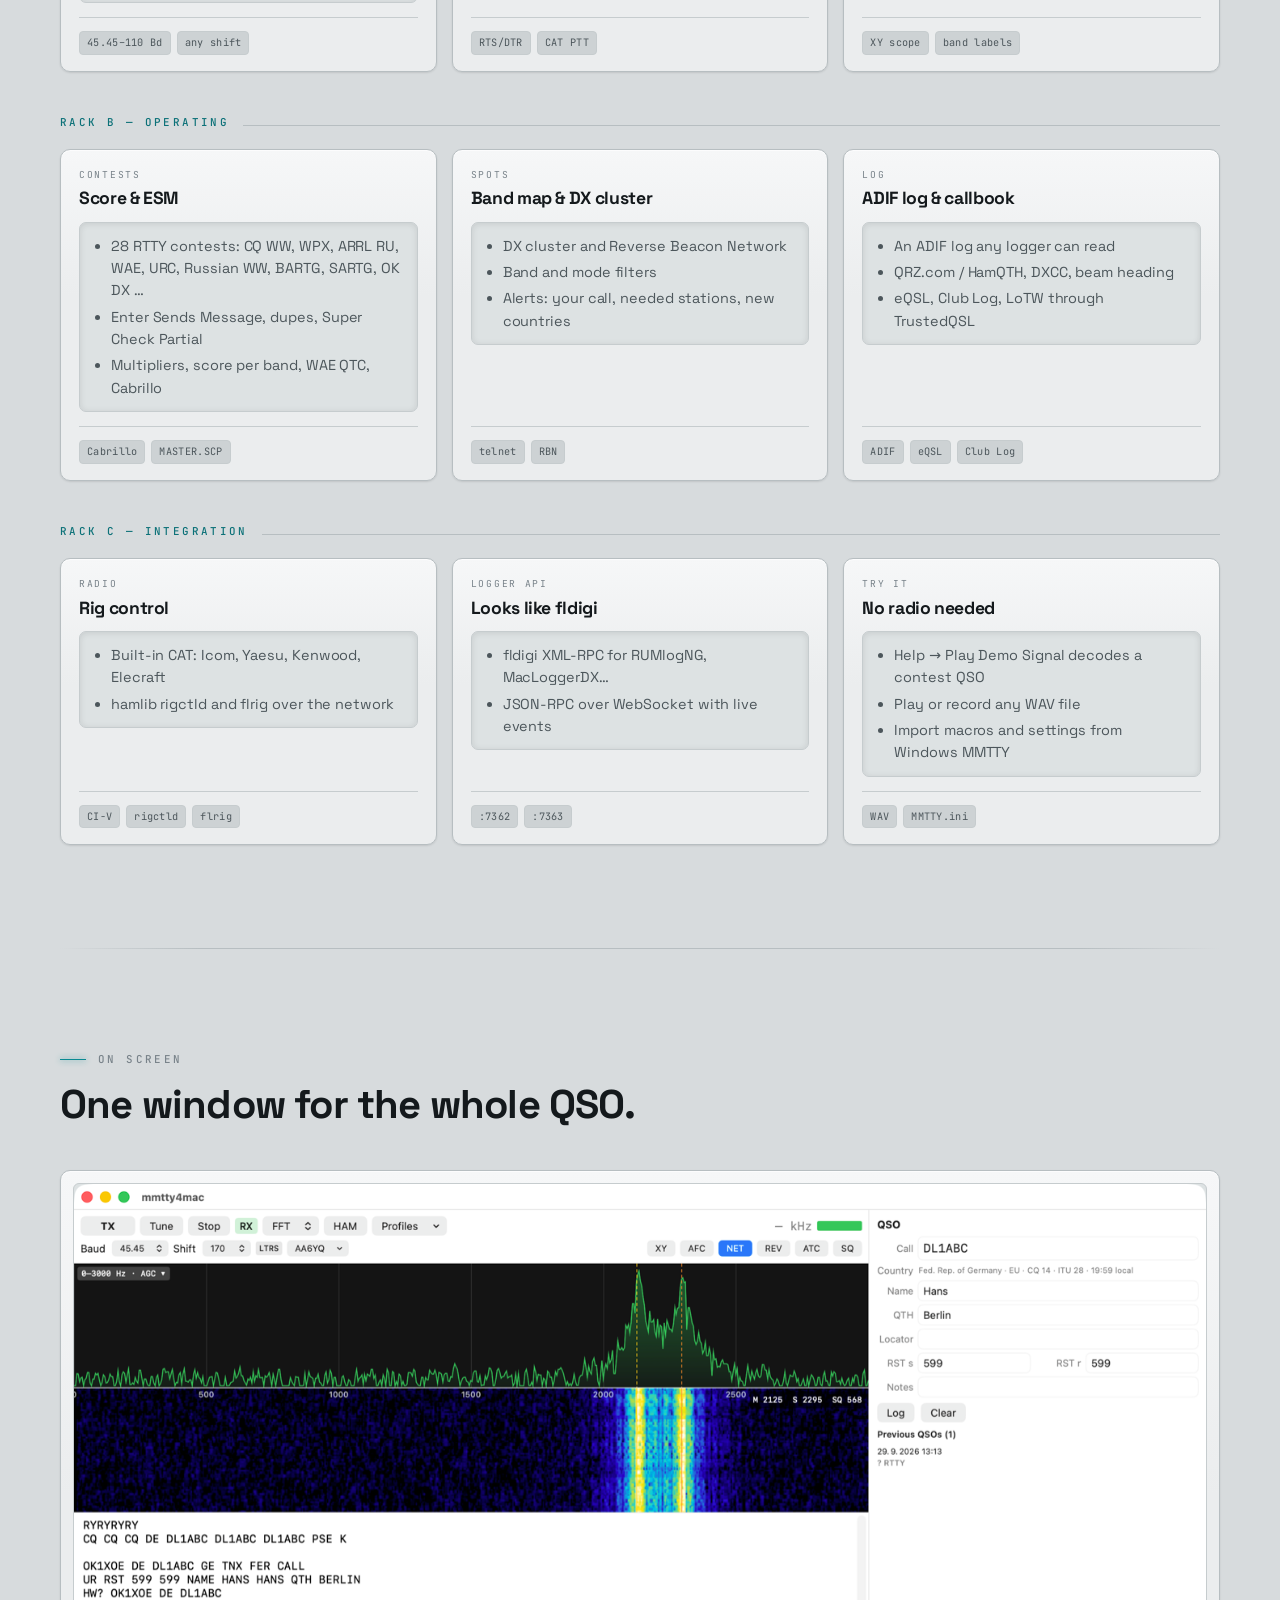
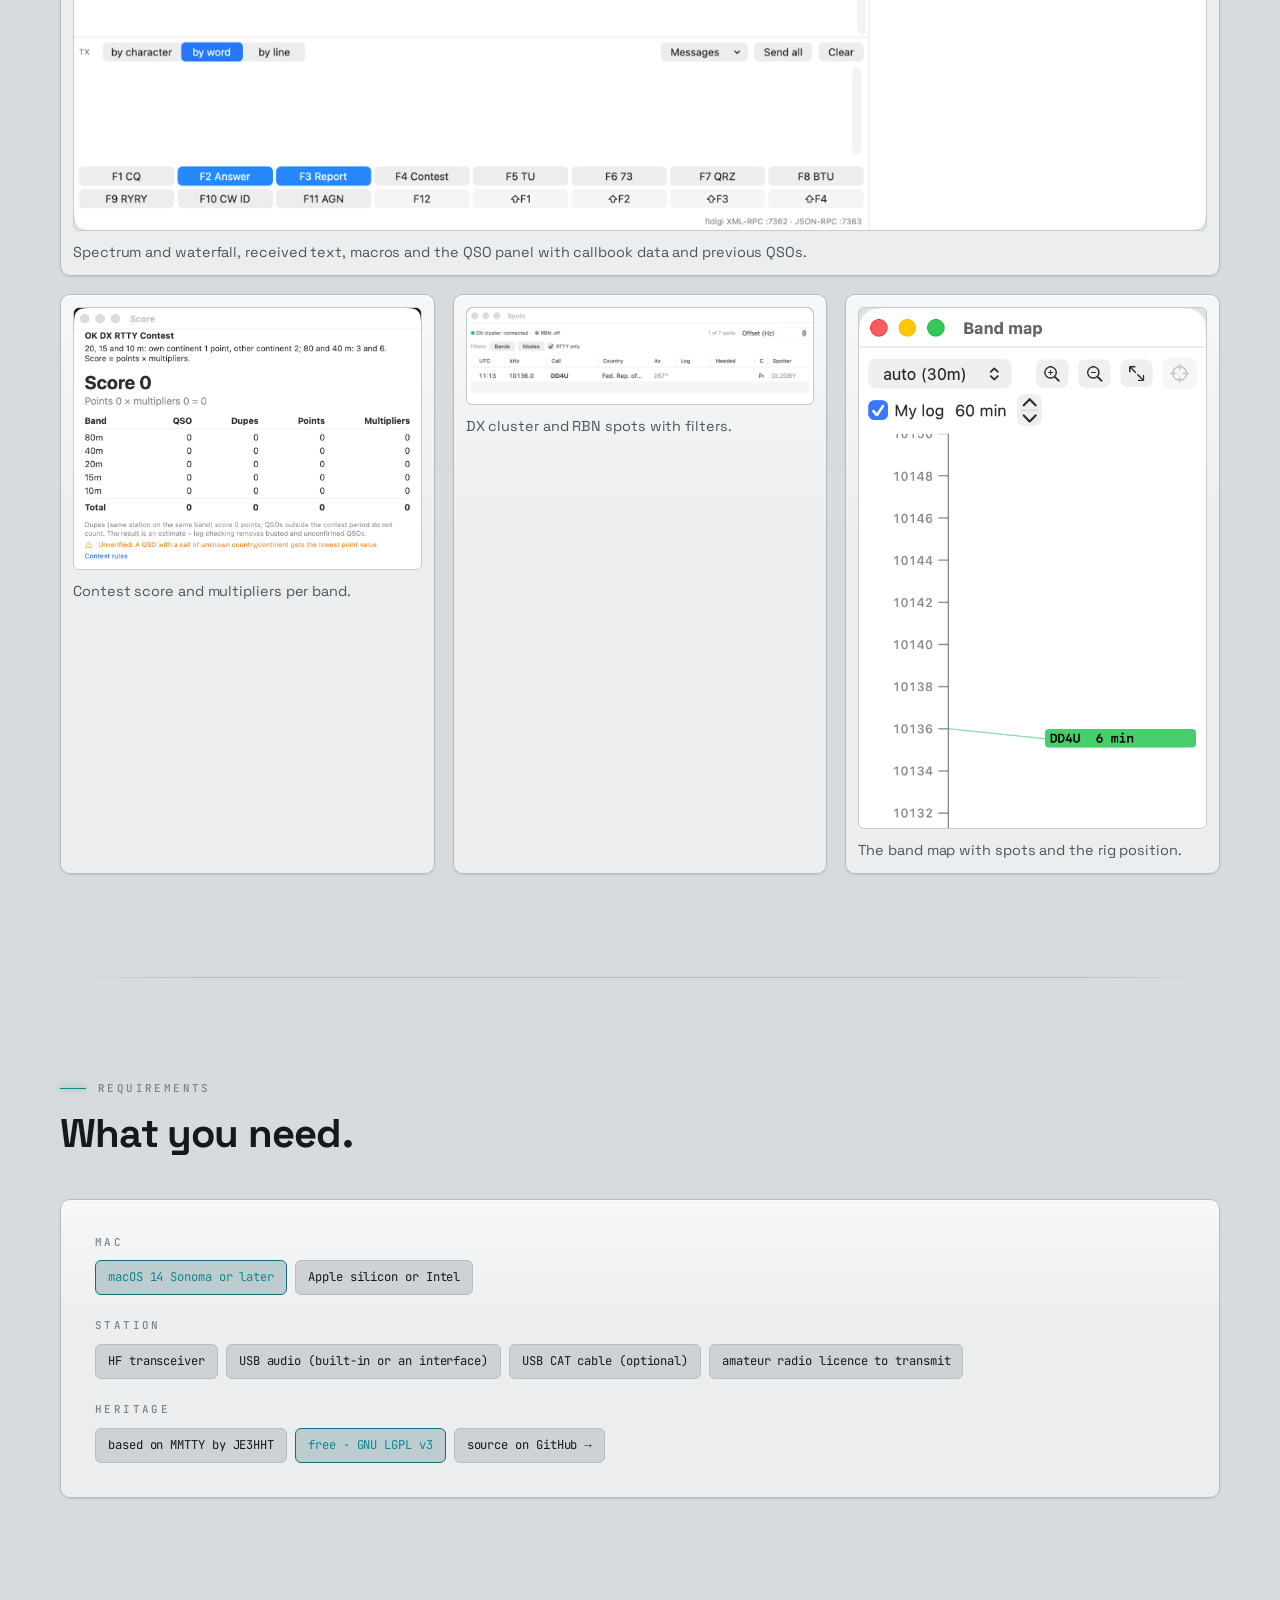
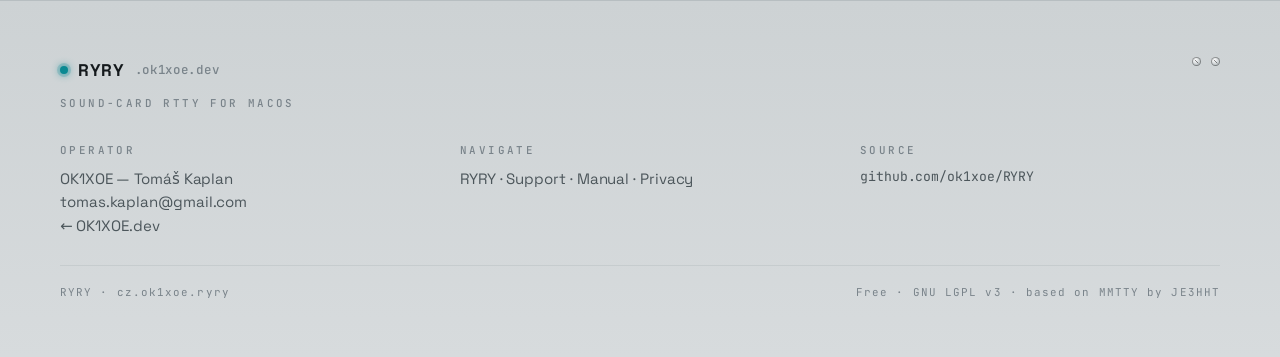
==== commit d29f7613: "Manual and site: 28 contest presets everywhere; the manual chooser starts with English Co-Authored-B" ====
--- a/site/index.html
+++ b/site/index.html
@@ -31,7 +31,7 @@
     <div class="readout">
       <div class="cell"><div class="n">45.45</div><div class="k">baud Baudot, up to 110</div></div>
       <div class="cell"><div class="n">170 Hz</div><div class="k">shift, any shift you need</div></div>
-      <div class="cell"><div class="n">9</div><div class="k">RTTY contest presets</div></div>
+      <div class="cell"><div class="n">28</div><div class="k">RTTY contest presets</div></div>
       <div class="cell"><div class="n">2</div><div class="k">APIs for your logger</div></div>
     </div>
   </div>
